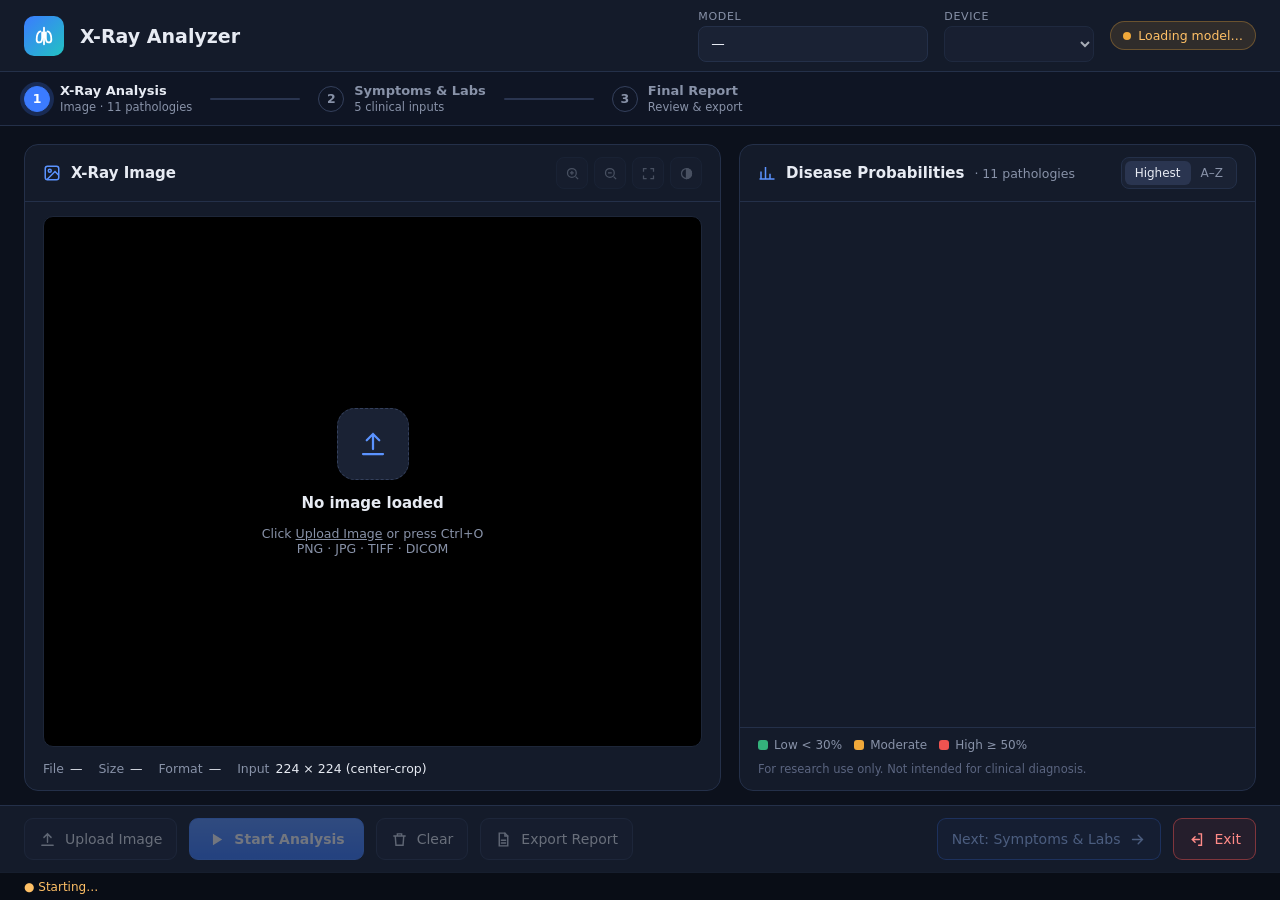
==== ui/index.html @ c6b46528 "initial" ====
<!doctype html>
<html lang="en"><head>
<meta charset="utf-8">
<title>X-Ray Analyzer</title>
<link rel="stylesheet" href="style.css">
</head><body>
<div class="win">

  <div class="header">
    <div class="logo"><svg width="22" height="22" viewBox="0 0 24 24" fill="none" stroke="#fff" stroke-width="2" stroke-linecap="round"><path d="M12 3v18M8 7c-3 1-4 5-4 9 0 2 1 3 3 3 2 0 3-2 3-5V8M16 7c3 1 4 5 4 9 0 2-1 3-3 3-2 0-3-2-3-5V8"/></svg></div>
    <div class="htitle"><b>X-Ray Analyzer</b><span>Chest radiograph pathology screening · TorchXRayVision</span></div>
    <div class="spacer"></div>
    <div class="field"><label>Model</label><div class="select" id="modelName">—</div></div>
    <div class="field"><label>Device</label><select class="select" id="device" disabled></select></div>
    <div class="chip busy" id="modelChip"><i></i><span>Loading model…</span></div>
  </div>

  <div class="stepper">
    <div class="step active"><div class="num">1</div><div class="t"><b>X-Ray Analysis</b><span>Image · 11 pathologies</span></div></div>
    <div class="step-line"></div>
    <div class="step"><div class="num">2</div><div class="t"><b>Symptoms &amp; Labs</b><span>5 clinical inputs</span></div></div>
    <div class="step-line"></div>
    <div class="step"><div class="num">3</div><div class="t"><b>Final Report</b><span>Review &amp; export</span></div></div>
  </div>

  <div class="main">
    <!-- LEFT: image panel -->
    <div class="panel left">
      <div class="ph">
        <svg width="18" height="18" viewBox="0 0 24 24" fill="none" stroke="#5b93ff" stroke-width="2"><rect x="3" y="3" width="18" height="18" rx="3"/><circle cx="9" cy="9" r="2"/><path d="M21 15l-5-5L5 21"/></svg>
        <h2>X-Ray Image</h2><span class="sub" id="viewSub"></span>
        <div class="spacer"></div>
        <div class="tools">
          <button class="tool" id="zoomIn" title="Zoom in (+)" disabled><svg width="15" height="15" viewBox="0 0 24 24" fill="none" stroke="#aab4c8" stroke-width="2"><circle cx="11" cy="11" r="7"/><path d="M21 21l-4-4M11 8v6M8 11h6"/></svg></button>
          <button class="tool" id="zoomOut" title="Zoom out (−)" disabled><svg width="15" height="15" viewBox="0 0 24 24" fill="none" stroke="#aab4c8" stroke-width="2"><circle cx="11" cy="11" r="7"/><path d="M21 21l-4-4M8 11h6"/></svg></button>
          <button class="tool" id="fit" title="Fit to window (0)" disabled><svg width="15" height="15" viewBox="0 0 24 24" fill="none" stroke="#aab4c8" stroke-width="2"><path d="M4 9V4h5M20 9V4h-5M4 15v5h5M20 15v5h-5"/></svg></button>
          <button class="tool" id="invert" title="Invert display (I) — does not affect analysis" disabled><svg width="15" height="15" viewBox="0 0 24 24" fill="none" stroke="#aab4c8" stroke-width="2"><circle cx="12" cy="12" r="8"/><path d="M12 4a8 8 0 0 1 0 16z" fill="#aab4c8"/></svg></button>
        </div>
      </div>

      <div class="viewer" id="viewer">
        <div class="empty" id="empty">
          <div class="big"><svg width="30" height="30" viewBox="0 0 24 24" fill="none" stroke="#5b93ff" stroke-width="1.8" stroke-linecap="round"><path d="M12 16V4M7 9l5-5 5 5M4 20h16"/></svg></div>
          <b>No image loaded</b>
          <span>Click <u>Upload Image</u> or press Ctrl+O<br>PNG · JPG · TIFF · DICOM</span>
        </div>
        <img id="img" alt="" hidden>
        <div class="ov" id="ovTL" style="left:14px;top:12px"></div>
        <div class="ov" id="ovTR" style="right:14px;top:12px;text-align:right"></div>
        <div class="ov" id="ovBL" style="left:14px;bottom:12px"></div>
      </div>

      <div class="metabar" id="metabar">
        <span>File<b>—</b></span><span>Size<b>—</b></span><span>Format<b>—</b></span><span>Input<b>224 × 224 (center-crop)</b></span>
      </div>
    </div>

    <!-- RIGHT: results panel -->
    <div class="panel right">
      <div class="ph">
        <svg width="18" height="18" viewBox="0 0 24 24" fill="none" stroke="#5b93ff" stroke-width="2"><path d="M4 20V10M10 20V4M16 20v-7M22 20H2"/></svg>
        <h2>Disease Probabilities</h2><span class="sub">· 11 pathologies</span>
        <div class="spacer"></div>
        <div class="seg" id="sortSeg"><button class="on" data-sort="score">Highest</button><button data-sort="name">A–Z</button></div>
      </div>

      <div id="summaryBox"></div>
      <div class="rows" id="rows"></div>

      <div class="legend">
        <span><i style="background:var(--green)"></i>Low &lt; <span id="lgMod">30</span>%</span>
        <span><i style="background:var(--amber)"></i>Moderate</span>
        <span><i style="background:var(--red)"></i>High ≥ <span id="lgHigh">50</span>%</span>
        <div class="spacer"></div><span id="timing"></span>
      </div>
      <div class="disc" id="disclaimer">For research use only. Not intended for clinical diagnosis.</div>
    </div>
  </div>

  <div class="actions">
    <button class="btn" id="btnUpload" disabled><svg width="17" height="17" viewBox="0 0 24 24" fill="none" stroke="#cfd6e4" stroke-width="2" stroke-linecap="round"><path d="M12 16V4M7 9l5-5 5 5M4 20h16"/></svg>Upload Image<span class="kbd">Ctrl+O</span></button>
    <button class="btn primary" id="btnAnalyze" disabled><svg width="17" height="17" viewBox="0 0 24 24" fill="#fff"><path d="M7 4l13 8-13 8z"/></svg>Start Analysis<span class="kbd">Ctrl+R</span></button>
    <button class="btn" id="btnClear" disabled><svg width="17" height="17" viewBox="0 0 24 24" fill="none" stroke="#cfd6e4" stroke-width="2" stroke-linecap="round"><path d="M4 7h16M9 7V4h6v3M6 7l1 13h10l1-13"/></svg>Clear</button>
    <button class="btn" id="btnExport" disabled><svg width="17" height="17" viewBox="0 0 24 24" fill="none" stroke="#cfd6e4" stroke-width="2" stroke-linecap="round"><path d="M14 3H6v18h12V7z"/><path d="M14 3v4h4M9 13h6M9 17h6"/></svg>Export Report<span class="kbd">Ctrl+S</span></button>
    <div class="spacer"></div>
    <button class="btn next" id="btnNext" disabled title="Step 2 (Symptoms &amp; Labs) is not built yet">Next: Symptoms &amp; Labs<svg width="17" height="17" viewBox="0 0 24 24" fill="none" stroke="#9fc0ff" stroke-width="2" stroke-linecap="round"><path d="M5 12h14M13 6l6 6-6 6"/></svg></button>
    <button class="btn exit" id="btnExit"><svg width="17" height="17" viewBox="0 0 24 24" fill="none" stroke="#ff8a87" stroke-width="2" stroke-linecap="round"><path d="M15 4h4v16h-4M10 8l-4 4 4 4M6 12h10"/></svg>Exit</button>
  </div>

  <div class="status"><span class="busy" id="stState">● Starting…</span><span id="stFile"></span><span id="stModel"></span><div class="spacer"></div><span id="stVersion"></span></div>
</div>
<div class="toast" id="toast"></div>
<script src="app.js"></script>
</body></html>
---- ui/style.css ----
/* X-Ray Analyzer - adapted from design/style.css for a resizable window */
:root{
  --bg:#0c111c; --panel:#141b2a; --panel2:#1a2234; --line:#243049; --text:#e7ebf3; --muted:#8892a8; --dim:#5b6580;
  --accent:#3b7bff; --accent2:#5b93ff; --green:#34b27b; --amber:#f0a83a; --red:#ef5350;
  --mono:'Cascadia Mono','Consolas','DejaVu Sans Mono',monospace;
}
*{box-sizing:border-box;margin:0;padding:0}
html,body{height:100%;overflow:hidden}
body{background:var(--bg);font-family:'Segoe UI Variable','Segoe UI','Ubuntu',system-ui,sans-serif;color:var(--text);font-size:14px;user-select:none}
button,select{font:inherit;color:inherit}
.win{height:100vh;display:flex;flex-direction:column}
.spacer{flex:1}
svg{flex:none}

/* header */
.header{height:72px;flex:none;display:flex;align-items:center;padding:0 24px;background:var(--panel);border-bottom:1px solid var(--line);gap:16px}
.logo{width:40px;height:40px;border-radius:10px;background:linear-gradient(135deg,#3b7bff,#22c3c3);display:grid;place-items:center}
.htitle b{font-size:19px;font-weight:600;display:block}.htitle span{color:var(--muted);font-size:12.5px}
.field{display:flex;flex-direction:column;gap:3px}.field label{font-size:11px;color:var(--muted);text-transform:uppercase;letter-spacing:.06em}
.select{background:var(--panel2);border:1px solid var(--line);border-radius:8px;padding:8px 12px;min-width:230px;font-size:13.5px;height:36px}
select.select{min-width:150px;cursor:pointer;outline:none;appearance:auto}
select.select:focus{border-color:var(--accent)}
.chip{display:inline-flex;align-items:center;gap:7px;padding:6px 12px;border-radius:999px;font-size:12.5px;border:1px solid;white-space:nowrap}
.chip i{width:8px;height:8px;border-radius:50%}
.chip.ok{background:rgba(52,178,123,.12);color:#5fd3a0;border-color:rgba(52,178,123,.3)}.chip.ok i{background:var(--green);box-shadow:0 0 8px var(--green)}
.chip.busy{background:rgba(240,168,58,.12);color:#ffc066;border-color:rgba(240,168,58,.3)}.chip.busy i{background:var(--amber)}
.chip.err{background:rgba(239,83,80,.12);color:#ff7b78;border-color:rgba(239,83,80,.35)}.chip.err i{background:var(--red)}

/* stepper */
.stepper{flex:none;display:flex;align-items:center;padding:11px 24px;border-bottom:1px solid var(--line);background:#0f1524}
.step{display:flex;align-items:center;gap:10px}
.step .num{width:26px;height:26px;border-radius:50%;display:grid;place-items:center;font-size:12.5px;font-weight:600;border:1.5px solid #34405c;color:var(--muted)}
.step.done .num{background:var(--green);border-color:var(--green);color:#fff}
.step.active .num{background:var(--accent);border-color:var(--accent);color:#fff;box-shadow:0 0 0 4px rgba(59,123,255,.22)}
.step .t b{display:block;font-size:13px;font-weight:600}.step .t span{font-size:11.5px;color:var(--muted)}
.step:not(.done):not(.active) .t b{color:var(--muted)}
.step-line{width:90px;height:2px;background:#2a3550;margin:0 18px;border-radius:2px}

/* panels */
.main{flex:1;min-height:0;display:flex;gap:18px;padding:18px 24px 14px}
.panel{background:var(--panel);border:1px solid var(--line);border-radius:14px;display:flex;flex-direction:column;min-height:0;min-width:0}
.left{flex:1.35}.right{flex:1}
.ph{display:flex;align-items:center;padding:12px 18px;border-bottom:1px solid var(--line);gap:10px;min-height:57px}
.ph h2{font-size:15px;font-weight:600}.ph .sub{color:var(--muted);font-size:12.5px}
.tools{display:flex;gap:6px}
.tool{width:32px;height:32px;border-radius:8px;background:var(--panel2);border:1px solid var(--line);display:grid;place-items:center;cursor:pointer}
.tool:hover:not(:disabled){border-color:#3a4a6c;background:#202a40}
.tool.on{background:rgba(59,123,255,.15);border-color:var(--accent)}
.tool:disabled{opacity:.35;cursor:default}

/* viewer */
.viewer{flex:1;min-height:0;margin:14px 18px;border-radius:10px;background:#000;position:relative;overflow:hidden;border:1px solid #1d2638;cursor:grab}
.viewer.dragging{cursor:grabbing}
.viewer.dragover{border-color:var(--accent);box-shadow:inset 0 0 0 2px var(--accent)}
.viewer img{position:absolute;left:0;top:0;transform-origin:0 0;max-width:none;image-rendering:auto;pointer-events:none}
.viewer img.inverted{filter:invert(1)}
.viewer .ov{position:absolute;font-size:11.5px;color:#9fb0cc;font-family:var(--mono);line-height:1.55;text-shadow:0 1px 2px #000;white-space:pre;pointer-events:none}
.empty{position:absolute;inset:0;display:flex;flex-direction:column;align-items:center;justify-content:center;gap:14px;color:var(--muted);text-align:center;cursor:default}
.empty .big{width:72px;height:72px;border-radius:18px;background:var(--panel2);border:1px dashed #34405c;display:grid;place-items:center}
.empty b{color:var(--text);font-size:15px;font-weight:600}
.empty span{font-size:12.5px}
.metabar{display:flex;gap:26px;padding:0 18px 14px;color:var(--muted);font-size:12.5px;white-space:nowrap;overflow:hidden}
.metabar b{color:var(--text);font-weight:500;margin-left:6px}

/* results */
.seg{display:flex;background:var(--panel2);border:1px solid var(--line);border-radius:8px;padding:3px;font-size:12px}
.seg button{padding:5px 10px;border-radius:6px;color:var(--muted);background:none;border:none;cursor:pointer}
.seg button.on{background:#2a3550;color:var(--text)}
.summary{margin:16px 18px 6px;padding:14px 16px;border-radius:10px;display:flex;gap:14px;align-items:center;border:1px solid}
.summary .ic{width:36px;height:36px;border-radius:9px;display:grid;place-items:center;flex:none}
.summary b{display:block;font-size:14px;margin-bottom:2px}.summary span{color:#c9cfdc;font-size:12.5px}
.summary.high{background:linear-gradient(90deg,rgba(239,83,80,.14),rgba(239,83,80,.03));border-color:rgba(239,83,80,.35)}.summary.high .ic{background:rgba(239,83,80,.2)}
.summary.moderate{background:linear-gradient(90deg,rgba(240,168,58,.14),rgba(240,168,58,.03));border-color:rgba(240,168,58,.35)}.summary.moderate .ic{background:rgba(240,168,58,.2)}
.summary.low{background:linear-gradient(90deg,rgba(52,178,123,.14),rgba(52,178,123,.03));border-color:rgba(52,178,123,.35)}.summary.low .ic{background:rgba(52,178,123,.2)}
.rows{padding:8px 18px 0;flex:1;min-height:0;overflow-y:auto}
.row{display:grid;grid-template-columns:minmax(110px,140px) 1fr 62px 78px;align-items:center;gap:14px;height:34px;border-bottom:1px solid rgba(36,48,73,.55)}
.row:last-child{border-bottom:none}
.row .n{font-size:13.5px;white-space:nowrap;overflow:hidden;text-overflow:ellipsis}
.bar{height:9px;border-radius:5px;background:#222c42;overflow:hidden}
.bar>i{display:block;height:100%;border-radius:5px;width:0;transition:width .6s ease}
.row .p{text-align:right;font-family:var(--mono);font-size:13px}
.tag{font-size:10.5px;padding:3px 0;border-radius:5px;text-align:center;font-weight:600;letter-spacing:.04em}
.high .bar>i{background:linear-gradient(90deg,#c43c3a,var(--red))}.row.high .tag{background:rgba(239,83,80,.16);color:#ff7b78}
.moderate .bar>i{background:linear-gradient(90deg,#c9862a,var(--amber))}.row.moderate .tag{background:rgba(240,168,58,.15);color:#ffc066}
.low .bar>i{background:linear-gradient(90deg,#258a5e,var(--green))}.row.low .tag{background:rgba(52,178,123,.13);color:#5fd3a0}
.row.pending .p,.row.pending .tag{color:var(--dim)}
.row.pending .tag{background:rgba(91,101,128,.12)}
.placeholder{margin:16px 18px 6px;padding:14px 16px;border-radius:10px;border:1px dashed #2b3753;color:var(--muted);font-size:13px;display:flex;gap:12px;align-items:center}
.spinner{width:18px;height:18px;border-radius:50%;border:2.5px solid #2b3753;border-top-color:var(--accent2);animation:spin .8s linear infinite;flex:none}
@keyframes spin{to{transform:rotate(360deg)}}
.legend{display:flex;gap:18px;padding:10px 18px;color:var(--muted);font-size:12px;align-items:center;border-top:1px solid var(--line);white-space:nowrap}
.legend i{display:inline-block;width:10px;height:10px;border-radius:3px;margin-right:6px;vertical-align:-1px}
.disc{padding:0 18px 14px;color:var(--dim);font-size:11.5px}

/* action bar */
.actions{flex:none;display:flex;align-items:center;gap:12px;padding:12px 24px;background:var(--panel);border-top:1px solid var(--line)}
.btn{display:inline-flex;align-items:center;gap:9px;height:42px;padding:0 20px;border-radius:9px;background:var(--panel2);border:1px solid #2b3753;font-size:14px;font-weight:500;cursor:pointer;white-space:nowrap}
.btn:hover:not(:disabled){border-color:#3a4a6c;background:#202a40}
.btn:disabled{opacity:.4;cursor:default}
.btn.primary{background:linear-gradient(180deg,var(--accent2),var(--accent));border-color:#4a86ff;box-shadow:0 4px 16px rgba(59,123,255,.35);font-weight:600;padding:0 26px;color:#fff}
.btn.primary:hover:not(:disabled){background:linear-gradient(180deg,#6d9fff,#4a86ff)}
.btn.primary:disabled{box-shadow:none}
.btn.exit{color:#ff8a87;border-color:rgba(239,83,80,.45);background:rgba(239,83,80,.08)}
.btn.exit:hover{background:rgba(239,83,80,.16)}
.btn.next{color:#9fc0ff;border-color:rgba(59,123,255,.55);background:rgba(59,123,255,.1)}
.kbd{font-size:11px;color:var(--dim);font-family:var(--mono);margin-left:4px}
.primary .kbd{color:#cfe0ff}

/* status bar + toast */
.status{height:28px;flex:none;display:flex;align-items:center;gap:20px;padding:0 24px;background:#090d16;color:var(--muted);font-size:12px;border-top:1px solid #161e2e;white-space:nowrap;overflow:hidden}
.status .ok{color:#5fd3a0}.status .busy{color:#ffc066}.status .err{color:#ff7b78}
.toast{position:fixed;left:50%;bottom:96px;transform:translate(-50%,20px);opacity:0;transition:.25s;background:#1d2740;border:1px solid #33425f;border-radius:10px;padding:11px 18px;font-size:13px;box-shadow:0 10px 30px rgba(0,0,0,.45);pointer-events:none;max-width:70vw}
.toast.show{opacity:1;transform:translate(-50%,0)}
.toast.err{border-color:rgba(239,83,80,.6);color:#ffb3b1}

/* narrower windows */
@media (max-width:1320px){
  .kbd,.htitle span{display:none}
  .btn{padding:0 14px}.btn.primary{padding:0 18px}
  .metabar{gap:16px}
  .legend{gap:12px}
}
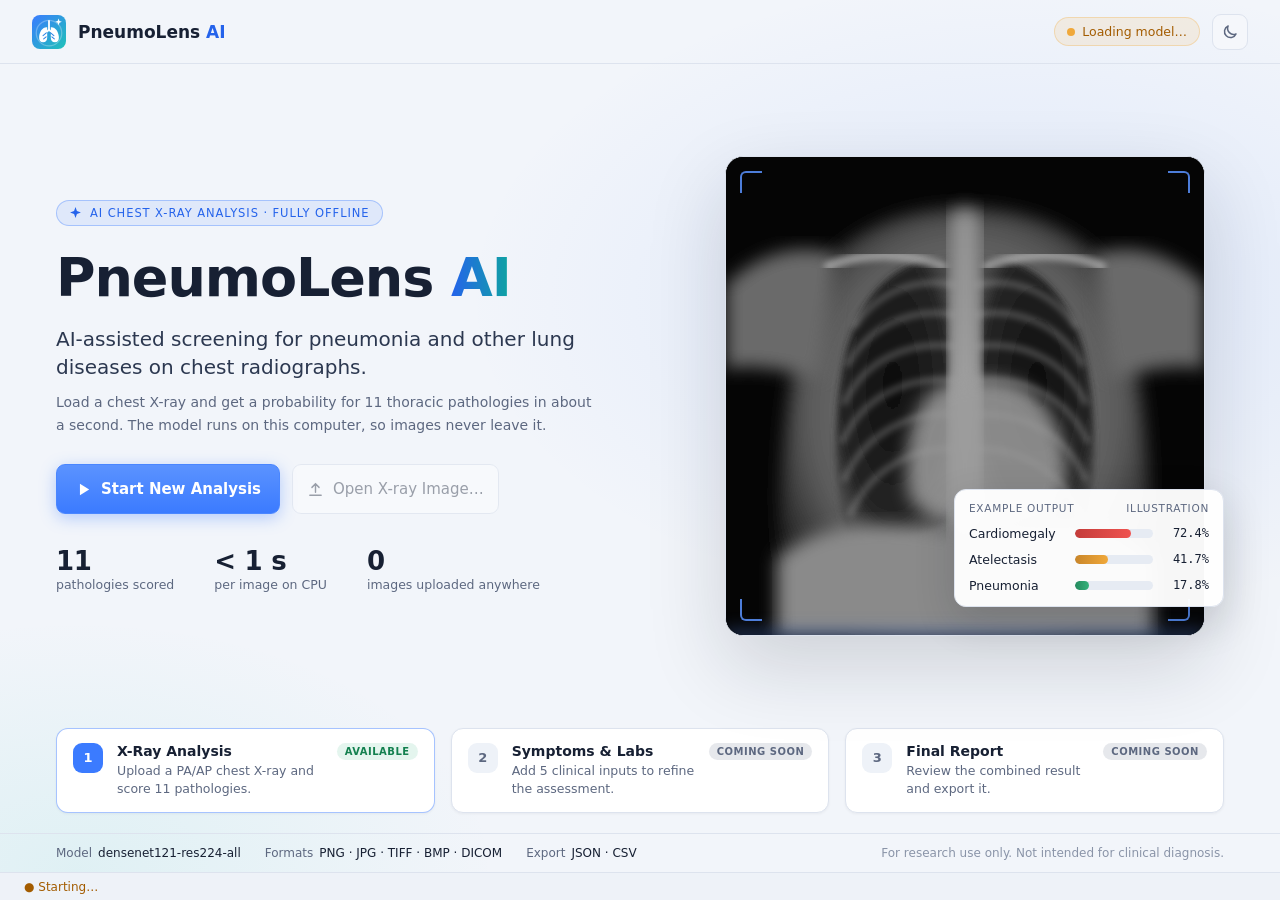
==== commit 1a9399ba: "Add PneumoLens AI branding, landing page, light theme and standalone build - Rename the app to Pneum" ====
--- a/ui/index.html
+++ b/ui/index.html
@@ -1,94 +1,198 @@
 <!doctype html>
 <html lang="en"><head>
 <meta charset="utf-8">
-<title>X-Ray Analyzer</title>
+<title>PneumoLens AI</title>
+<link rel="icon" href="logo.svg">
 <link rel="stylesheet" href="style.css">
-</head><body>
+<script>
+  // Apply the saved theme before the first paint (app.py opens index.html#theme=light|dark).
+  (function () {
+    var m = /theme=(light|dark)/.exec(location.hash);
+    var t = m ? m[1] : (matchMedia("(prefers-color-scheme: light)").matches ? "light" : "dark");
+    document.documentElement.dataset.theme = t;
+  })();
+</script>
+</head><body class="landing-on">
 <div class="win">
 
-  <div class="header">
-    <div class="logo"><svg width="22" height="22" viewBox="0 0 24 24" fill="none" stroke="#fff" stroke-width="2" stroke-linecap="round"><path d="M12 3v18M8 7c-3 1-4 5-4 9 0 2 1 3 3 3 2 0 3-2 3-5V8M16 7c3 1 4 5 4 9 0 2-1 3-3 3-2 0-3-2-3-5V8"/></svg></div>
-    <div class="htitle"><b>X-Ray Analyzer</b><span>Chest radiograph pathology screening · TorchXRayVision</span></div>
-    <div class="spacer"></div>
-    <div class="field"><label>Model</label><div class="select" id="modelName">—</div></div>
-    <div class="field"><label>Device</label><select class="select" id="device" disabled></select></div>
-    <div class="chip busy" id="modelChip"><i></i><span>Loading model…</span></div>
-  </div>
+  <!-- ============================================================ LANDING -->
+  <section class="landing" id="landing">
+    <div class="l-top">
+      <img src="logo.svg" width="34" height="34" alt="">
+      <b class="l-name">PneumoLens <em>AI</em></b>
+      <div class="spacer"></div>
+      <div class="chip busy" id="landChip"><i></i><span>Loading model…</span></div>
+      <button class="icon-btn theme-btn" title="Switch theme (Ctrl+T)"><svg class="i-sun" width="18" height="18" viewBox="0 0 24 24" fill="none" stroke="currentColor" stroke-width="2" stroke-linecap="round"><circle cx="12" cy="12" r="4"/><path d="M12 2v2M12 20v2M4.9 4.9l1.4 1.4M17.7 17.7l1.4 1.4M2 12h2M20 12h2M4.9 19.1l1.4-1.4M17.7 6.3l1.4-1.4"/></svg><svg class="i-moon" width="18" height="18" viewBox="0 0 24 24" fill="none" stroke="currentColor" stroke-width="2" stroke-linecap="round" stroke-linejoin="round"><path d="M20 14.5A8 8 0 0 1 9.5 4a8 8 0 1 0 10.5 10.5z"/></svg></button>
+    </div>
 
-  <div class="stepper">
-    <div class="step active"><div class="num">1</div><div class="t"><b>X-Ray Analysis</b><span>Image · 11 pathologies</span></div></div>
-    <div class="step-line"></div>
-    <div class="step"><div class="num">2</div><div class="t"><b>Symptoms &amp; Labs</b><span>5 clinical inputs</span></div></div>
-    <div class="step-line"></div>
-    <div class="step"><div class="num">3</div><div class="t"><b>Final Report</b><span>Review &amp; export</span></div></div>
-  </div>
-
-  <div class="main">
-    <!-- LEFT: image panel -->
-    <div class="panel left">
-      <div class="ph">
-        <svg width="18" height="18" viewBox="0 0 24 24" fill="none" stroke="#5b93ff" stroke-width="2"><rect x="3" y="3" width="18" height="18" rx="3"/><circle cx="9" cy="9" r="2"/><path d="M21 15l-5-5L5 21"/></svg>
-        <h2>X-Ray Image</h2><span class="sub" id="viewSub"></span>
-        <div class="spacer"></div>
-        <div class="tools">
-          <button class="tool" id="zoomIn" title="Zoom in (+)" disabled><svg width="15" height="15" viewBox="0 0 24 24" fill="none" stroke="#aab4c8" stroke-width="2"><circle cx="11" cy="11" r="7"/><path d="M21 21l-4-4M11 8v6M8 11h6"/></svg></button>
-          <button class="tool" id="zoomOut" title="Zoom out (−)" disabled><svg width="15" height="15" viewBox="0 0 24 24" fill="none" stroke="#aab4c8" stroke-width="2"><circle cx="11" cy="11" r="7"/><path d="M21 21l-4-4M8 11h6"/></svg></button>
-          <button class="tool" id="fit" title="Fit to window (0)" disabled><svg width="15" height="15" viewBox="0 0 24 24" fill="none" stroke="#aab4c8" stroke-width="2"><path d="M4 9V4h5M20 9V4h-5M4 15v5h5M20 15v5h-5"/></svg></button>
-          <button class="tool" id="invert" title="Invert display (I) — does not affect analysis" disabled><svg width="15" height="15" viewBox="0 0 24 24" fill="none" stroke="#aab4c8" stroke-width="2"><circle cx="12" cy="12" r="8"/><path d="M12 4a8 8 0 0 1 0 16z" fill="#aab4c8"/></svg></button>
+    <div class="l-hero">
+      <div class="l-copy">
+        <div class="eyebrow"><svg width="13" height="13" viewBox="0 0 24 24" fill="currentColor"><path d="M12 2l2.6 7.4L22 12l-7.4 2.6L12 22l-2.6-7.4L2 12l7.4-2.6z"/></svg>AI chest X-ray analysis · fully offline</div>
+        <h1>PneumoLens <span class="grad">AI</span></h1>
+        <p class="lead">AI-assisted screening for pneumonia and other lung diseases on chest radiographs.</p>
+        <p class="desc">Load a chest X-ray and get a probability for 11 thoracic pathologies in about a second.
+          The model runs on this computer, so images never leave it.</p>
+        <div class="l-cta">
+          <button class="btn primary big" id="btnStart"><svg width="17" height="17" viewBox="0 0 24 24" fill="currentColor"><path d="M7 4l13 8-13 8z"/></svg>Start New Analysis<span class="kbd">Enter</span></button>
+          <button class="btn big" id="btnLandOpen" disabled><svg width="17" height="17" viewBox="0 0 24 24" fill="none" stroke="currentColor" stroke-width="2" stroke-linecap="round"><path d="M12 16V4M7 9l5-5 5 5M4 20h16"/></svg>Open X-ray Image…<span class="kbd">Ctrl+O</span></button>
+        </div>
+        <div class="l-facts">
+          <div><b>11</b><span>pathologies scored</span></div>
+          <div><b>&lt; 1 s</b><span>per image on CPU</span></div>
+          <div><b>0</b><span>images uploaded anywhere</span></div>
         </div>
       </div>
 
-      <div class="viewer" id="viewer">
-        <div class="empty" id="empty">
-          <div class="big"><svg width="30" height="30" viewBox="0 0 24 24" fill="none" stroke="#5b93ff" stroke-width="1.8" stroke-linecap="round"><path d="M12 16V4M7 9l5-5 5 5M4 20h16"/></svg></div>
-          <b>No image loaded</b>
-          <span>Click <u>Upload Image</u> or press Ctrl+O<br>PNG · JPG · TIFF · DICOM</span>
+      <div class="l-visual">
+        <div class="xcard">
+          <svg viewBox="0 0 560 560" preserveAspectRatio="xMidYMid slice" aria-hidden="true">
+            <defs>
+              <filter id="lb4"><feGaussianBlur stdDeviation="4"/></filter>
+              <filter id="lb10"><feGaussianBlur stdDeviation="10"/></filter>
+              <radialGradient id="lbody" cx="50%" cy="48%" r="60%"><stop offset="0" stop-color="#8d8d8d"/><stop offset=".7" stop-color="#5a5a5a"/><stop offset="1" stop-color="#151515"/></radialGradient>
+              <radialGradient id="llung" cx="50%" cy="45%" r="60%"><stop offset="0" stop-color="#0d0d0d"/><stop offset=".8" stop-color="#262626"/><stop offset="1" stop-color="#4a4a4a"/></radialGradient>
+            </defs>
+            <rect width="560" height="560" fill="#050505"/>
+            <path d="M60 560 C60 380 70 200 120 120 C170 70 230 60 280 60 C330 60 390 70 440 120 C490 200 500 380 500 560Z" fill="url(#lbody)" filter="url(#lb10)"/>
+            <path d="M0 150 C40 110 90 100 130 115 L110 260 C70 250 20 240 0 250Z" fill="#6a6a6a" filter="url(#lb10)"/>
+            <path d="M560 150 C520 110 470 100 430 115 L450 260 C490 250 540 240 560 250Z" fill="#6a6a6a" filter="url(#lb10)"/>
+            <path d="M262 120 C210 115 160 150 140 230 C125 300 125 380 140 440 C175 455 225 450 262 425Z" fill="url(#llung)" filter="url(#lb4)"/>
+            <path d="M298 120 C350 115 400 150 420 230 C435 300 435 380 420 440 C385 455 335 450 298 425Z" fill="url(#llung)" filter="url(#lb4)"/>
+            <g fill="none" stroke="#bdbdbd" stroke-width="7" opacity=".32" filter="url(#lb4)">
+              <path d="M268 150 C220 140 175 160 150 200"/><path d="M268 185 C215 175 165 200 142 245"/><path d="M268 222 C212 214 160 240 138 290"/><path d="M268 262 C212 255 158 282 136 335"/><path d="M268 302 C215 297 160 325 138 380"/><path d="M268 342 C220 340 168 365 145 420"/>
+              <path d="M292 150 C340 140 385 160 410 200"/><path d="M292 185 C345 175 395 200 418 245"/><path d="M292 222 C348 214 400 240 422 290"/><path d="M292 262 C348 255 402 282 424 335"/><path d="M292 302 C345 297 400 325 422 380"/><path d="M292 342 C340 340 392 365 415 420"/>
+            </g>
+            <g fill="none" stroke="#d6d6d6" stroke-width="11" stroke-linecap="round" opacity=".55" filter="url(#lb4)"><path d="M255 128 C210 112 165 110 120 128"/><path d="M305 128 C350 112 395 110 440 128"/></g>
+            <rect x="262" y="60" width="36" height="420" rx="14" fill="#a8a8a8" opacity=".75" filter="url(#lb10)"/>
+            <path d="M250 270 C220 285 205 340 215 400 C240 435 330 440 385 418 C410 380 400 300 350 270 C320 255 280 258 250 270Z" fill="#9c9c9c" opacity=".85" filter="url(#lb10)"/>
+            <path d="M60 470 C120 420 200 430 262 440 L298 440 C360 425 440 420 500 470 L500 560 L60 560Z" fill="#8a8a8a" filter="url(#lb10)"/>
+          </svg>
+          <div class="scan"></div>
+          <div class="corner tl"></div><div class="corner tr"></div><div class="corner bl"></div><div class="corner br"></div>
         </div>
-        <img id="img" alt="" hidden>
-        <div class="ov" id="ovTL" style="left:14px;top:12px"></div>
-        <div class="ov" id="ovTR" style="right:14px;top:12px;text-align:right"></div>
-        <div class="ov" id="ovBL" style="left:14px;bottom:12px"></div>
-      </div>
-
-      <div class="metabar" id="metabar">
-        <span>File<b>—</b></span><span>Size<b>—</b></span><span>Format<b>—</b></span><span>Input<b>224 × 224 (center-crop)</b></span>
+        <div class="float">
+          <div class="ft"><span>Example output</span><div class="spacer"></div><span>illustration</span></div>
+          <div class="r high"><span>Cardiomegaly</span><div class="bar"><i style="width:72%"></i></div><span class="p">72.4%</span></div>
+          <div class="r moderate"><span>Atelectasis</span><div class="bar"><i style="width:42%"></i></div><span class="p">41.7%</span></div>
+          <div class="r low"><span>Pneumonia</span><div class="bar"><i style="width:18%"></i></div><span class="p">17.8%</span></div>
+        </div>
       </div>
     </div>
 
-    <!-- RIGHT: results panel -->
-    <div class="panel right">
-      <div class="ph">
-        <svg width="18" height="18" viewBox="0 0 24 24" fill="none" stroke="#5b93ff" stroke-width="2"><path d="M4 20V10M10 20V4M16 20v-7M22 20H2"/></svg>
-        <h2>Disease Probabilities</h2><span class="sub">· 11 pathologies</span>
-        <div class="spacer"></div>
-        <div class="seg" id="sortSeg"><button class="on" data-sort="score">Highest</button><button data-sort="name">A–Z</button></div>
+    <div class="l-steps">
+      <div class="lstep on"><div class="n">1</div><div><b>X-Ray Analysis</b><p>Upload a PA/AP chest X-ray and score 11 pathologies.</p></div><span class="pill ok">AVAILABLE</span></div>
+      <div class="lstep"><div class="n">2</div><div><b>Symptoms &amp; Labs</b><p>Add 5 clinical inputs to refine the assessment.</p></div><span class="pill soon">COMING SOON</span></div>
+      <div class="lstep"><div class="n">3</div><div><b>Final Report</b><p>Review the combined result and export it.</p></div><span class="pill soon">COMING SOON</span></div>
+    </div>
+
+    <div class="l-foot">
+      <span>Model<b id="landModel">densenet121-res224-all</b></span>
+      <span>Formats<b>PNG · JPG · TIFF · BMP · DICOM</b></span>
+      <span>Export<b>JSON · CSV</b></span>
+      <div class="spacer"></div>
+      <span class="l-disc">For research use only. Not intended for clinical diagnosis.</span>
+    </div>
+  </section>
+
+  <!-- ============================================================ WORKSPACE (step 1) -->
+  <div class="workspace" id="workspace">
+    <div class="header">
+      <button class="brand" id="btnHome" title="Back to the start page"><img class="logo" src="logo.svg" width="40" height="40" alt=""><div class="htitle"><b>PneumoLens AI</b><span>Chest X-ray pathology screening · TorchXRayVision</span></div></button>
+      <div class="spacer"></div>
+      <div class="field"><label>Model</label><div class="select" id="modelName">—</div></div>
+      <div class="field"><label>Device</label><select class="select" id="device" disabled></select></div>
+      <div class="chip busy" id="modelChip"><i></i><span>Loading model…</span></div>
+      <button class="icon-btn theme-btn" title="Switch theme (Ctrl+T)"><svg class="i-sun" width="18" height="18" viewBox="0 0 24 24" fill="none" stroke="currentColor" stroke-width="2" stroke-linecap="round"><circle cx="12" cy="12" r="4"/><path d="M12 2v2M12 20v2M4.9 4.9l1.4 1.4M17.7 17.7l1.4 1.4M2 12h2M20 12h2M4.9 19.1l1.4-1.4M17.7 6.3l1.4-1.4"/></svg><svg class="i-moon" width="18" height="18" viewBox="0 0 24 24" fill="none" stroke="currentColor" stroke-width="2" stroke-linecap="round" stroke-linejoin="round"><path d="M20 14.5A8 8 0 0 1 9.5 4a8 8 0 1 0 10.5 10.5z"/></svg></button>
+    </div>
+
+    <div class="stepper">
+      <div class="step active"><div class="num">1</div><div class="t"><b>X-Ray Analysis</b><span>Image · 11 pathologies</span></div></div>
+      <div class="step-line"></div>
+      <div class="step"><div class="num">2</div><div class="t"><b>Symptoms &amp; Labs</b><span>5 clinical inputs</span></div></div>
+      <div class="step-line"></div>
+      <div class="step"><div class="num">3</div><div class="t"><b>Final Report</b><span>Review &amp; export</span></div></div>
+    </div>
+
+    <div class="main">
+      <!-- LEFT: image panel -->
+      <div class="panel left">
+        <div class="ph">
+          <svg width="18" height="18" viewBox="0 0 24 24" fill="none" stroke="currentColor" stroke-width="2"><rect x="3" y="3" width="18" height="18" rx="3"/><circle cx="9" cy="9" r="2"/><path d="M21 15l-5-5L5 21"/></svg>
+          <h2>X-Ray Image</h2><span class="sub" id="viewSub"></span>
+          <div class="spacer"></div>
+          <div class="tools">
+            <button class="tool" id="zoomIn" title="Zoom in (+)" disabled><svg width="15" height="15" viewBox="0 0 24 24" fill="none" stroke="currentColor" stroke-width="2"><circle cx="11" cy="11" r="7"/><path d="M21 21l-4-4M11 8v6M8 11h6"/></svg></button>
+            <button class="tool" id="zoomOut" title="Zoom out (−)" disabled><svg width="15" height="15" viewBox="0 0 24 24" fill="none" stroke="currentColor" stroke-width="2"><circle cx="11" cy="11" r="7"/><path d="M21 21l-4-4M8 11h6"/></svg></button>
+            <button class="tool" id="fit" title="Fit to window (0)" disabled><svg width="15" height="15" viewBox="0 0 24 24" fill="none" stroke="currentColor" stroke-width="2"><path d="M4 9V4h5M20 9V4h-5M4 15v5h5M20 15v5h-5"/></svg></button>
+            <button class="tool" id="invert" title="Invert display (I) — does not affect analysis" disabled><svg width="15" height="15" viewBox="0 0 24 24" fill="none" stroke="currentColor" stroke-width="2"><circle cx="12" cy="12" r="8"/><path d="M12 4a8 8 0 0 1 0 16z" fill="currentColor"/></svg></button>
+          </div>
+        </div>
+
+        <div class="viewer" id="viewer">
+          <div class="empty" id="empty" role="button" tabindex="0" title="Click to upload a chest X-ray">
+            <div class="big"><svg width="30" height="30" viewBox="0 0 24 24" fill="none" stroke="currentColor" stroke-width="1.8" stroke-linecap="round"><path d="M12 16V4M7 9l5-5 5 5M4 20h16"/></svg></div>
+            <b>No image loaded</b>
+            <span>Click here, <u>Upload Image</u> or press Ctrl+O<br>PNG · JPG · TIFF · DICOM</span>
+          </div>
+          <img id="img" alt="" hidden>
+          <div class="ov" id="ovTL" style="left:14px;top:12px"></div>
+          <div class="ov" id="ovTR" style="right:14px;top:12px;text-align:right"></div>
+          <div class="ov" id="ovBL" style="left:14px;bottom:12px"></div>
+        </div>
+
+        <div class="metabar" id="metabar">
+          <span>File<b>—</b></span><span>Size<b>—</b></span><span>Format<b>—</b></span><span>Input<b>224 × 224 (center-crop)</b></span>
+        </div>
       </div>
 
-      <div id="summaryBox"></div>
-      <div class="rows" id="rows"></div>
+      <!-- RIGHT: results panel -->
+      <div class="panel right">
+        <div class="ph">
+          <svg width="18" height="18" viewBox="0 0 24 24" fill="none" stroke="currentColor" stroke-width="2"><path d="M4 20V10M10 20V4M16 20v-7M22 20H2"/></svg>
+          <h2>Disease Probabilities</h2><span class="sub">· 11 pathologies</span>
+          <div class="spacer"></div>
+          <div class="seg" id="sortSeg"><button class="on" data-sort="score">Highest</button><button data-sort="name">A–Z</button></div>
+        </div>
 
-      <div class="legend">
-        <span><i style="background:var(--green)"></i>Low &lt; <span id="lgMod">30</span>%</span>
-        <span><i style="background:var(--amber)"></i>Moderate</span>
-        <span><i style="background:var(--red)"></i>High ≥ <span id="lgHigh">50</span>%</span>
-        <div class="spacer"></div><span id="timing"></span>
+        <div id="summaryBox"></div>
+        <div class="rows" id="rows"></div>
+
+        <div class="legend">
+          <span><i style="background:var(--green)"></i>Low &lt; <span id="lgMod">30</span>%</span>
+          <span><i style="background:var(--amber)"></i>Moderate</span>
+          <span><i style="background:var(--red)"></i>High ≥ <span id="lgHigh">50</span>%</span>
+          <div class="spacer"></div><span id="timing"></span>
+        </div>
+        <div class="disc" id="disclaimer">For research use only. Not intended for clinical diagnosis.</div>
       </div>
-      <div class="disc" id="disclaimer">For research use only. Not intended for clinical diagnosis.</div>
     </div>
-  </div>
 
-  <div class="actions">
-    <button class="btn" id="btnUpload" disabled><svg width="17" height="17" viewBox="0 0 24 24" fill="none" stroke="#cfd6e4" stroke-width="2" stroke-linecap="round"><path d="M12 16V4M7 9l5-5 5 5M4 20h16"/></svg>Upload Image<span class="kbd">Ctrl+O</span></button>
-    <button class="btn primary" id="btnAnalyze" disabled><svg width="17" height="17" viewBox="0 0 24 24" fill="#fff"><path d="M7 4l13 8-13 8z"/></svg>Start Analysis<span class="kbd">Ctrl+R</span></button>
-    <button class="btn" id="btnClear" disabled><svg width="17" height="17" viewBox="0 0 24 24" fill="none" stroke="#cfd6e4" stroke-width="2" stroke-linecap="round"><path d="M4 7h16M9 7V4h6v3M6 7l1 13h10l1-13"/></svg>Clear</button>
-    <button class="btn" id="btnExport" disabled><svg width="17" height="17" viewBox="0 0 24 24" fill="none" stroke="#cfd6e4" stroke-width="2" stroke-linecap="round"><path d="M14 3H6v18h12V7z"/><path d="M14 3v4h4M9 13h6M9 17h6"/></svg>Export Report<span class="kbd">Ctrl+S</span></button>
-    <div class="spacer"></div>
-    <button class="btn next" id="btnNext" disabled title="Step 2 (Symptoms &amp; Labs) is not built yet">Next: Symptoms &amp; Labs<svg width="17" height="17" viewBox="0 0 24 24" fill="none" stroke="#9fc0ff" stroke-width="2" stroke-linecap="round"><path d="M5 12h14M13 6l6 6-6 6"/></svg></button>
-    <button class="btn exit" id="btnExit"><svg width="17" height="17" viewBox="0 0 24 24" fill="none" stroke="#ff8a87" stroke-width="2" stroke-linecap="round"><path d="M15 4h4v16h-4M10 8l-4 4 4 4M6 12h10"/></svg>Exit</button>
+    <div class="actions">
+      <button class="btn" id="btnUpload" disabled><svg width="17" height="17" viewBox="0 0 24 24" fill="none" stroke="currentColor" stroke-width="2" stroke-linecap="round"><path d="M12 16V4M7 9l5-5 5 5M4 20h16"/></svg>Upload Image<span class="kbd">Ctrl+O</span></button>
+      <button class="btn primary" id="btnAnalyze" disabled><svg width="17" height="17" viewBox="0 0 24 24" fill="currentColor"><path d="M7 4l13 8-13 8z"/></svg>Start Analysis<span class="kbd">Ctrl+R</span></button>
+      <button class="btn" id="btnClear" disabled><svg width="17" height="17" viewBox="0 0 24 24" fill="none" stroke="currentColor" stroke-width="2" stroke-linecap="round"><path d="M4 7h16M9 7V4h6v3M6 7l1 13h10l1-13"/></svg>Clear</button>
+      <button class="btn" id="btnExport" disabled><svg width="17" height="17" viewBox="0 0 24 24" fill="none" stroke="currentColor" stroke-width="2" stroke-linecap="round"><path d="M14 3H6v18h12V7z"/><path d="M14 3v4h4M9 13h6M9 17h6"/></svg>Export Report<span class="kbd">Ctrl+S</span></button>
+      <div class="spacer"></div>
+      <button class="btn next" id="btnNext" disabled title="Step 2 (Symptoms &amp; Labs) is not built yet">Next: Symptoms &amp; Labs<svg width="17" height="17" viewBox="0 0 24 24" fill="none" stroke="currentColor" stroke-width="2" stroke-linecap="round"><path d="M5 12h14M13 6l6 6-6 6"/></svg></button>
+      <button class="btn exit" id="btnExit"><svg width="17" height="17" viewBox="0 0 24 24" fill="none" stroke="currentColor" stroke-width="2" stroke-linecap="round"><path d="M15 4h4v16h-4M10 8l-4 4 4 4M6 12h10"/></svg>Exit</button>
+    </div>
   </div>
 
   <div class="status"><span class="busy" id="stState">● Starting…</span><span id="stFile"></span><span id="stModel"></span><div class="spacer"></div><span id="stVersion"></span></div>
 </div>
 <div class="toast" id="toast"></div>
+
+<!-- exit confirmation -->
+<div class="modal-bg" id="exitModal" hidden>
+  <div class="modal" role="dialog" aria-modal="true" aria-labelledby="exitTitle">
+    <div class="m-ic"><svg width="22" height="22" viewBox="0 0 24 24" fill="none" stroke="currentColor" stroke-width="2" stroke-linecap="round"><path d="M15 4h4v16h-4M10 8l-4 4 4 4M6 12h10"/></svg></div>
+    <h3 id="exitTitle">Exit PneumoLens AI?</h3>
+    <p id="exitText">Are you sure you want to close the application?</p>
+    <div class="m-actions">
+      <button class="btn" id="exitCancel">Cancel<span class="kbd">Esc</span></button>
+      <button class="btn danger" id="exitConfirm">Exit<span class="kbd">Enter</span></button>
+    </div>
+  </div>
+</div>
 <script src="app.js"></script>
 </body></html>
--- a/ui/style.css
+++ b/ui/style.css
@@ -1,10 +1,42 @@
-/* X-Ray Analyzer - adapted from design/style.css for a resizable window */
+/* PneumoLens AI - adapted from design/style.css for a resizable window.
+   Two themes: dark (default) and light (<html data-theme="light">). Every color is a token below,
+   so components never hard-code theme colors. The X-ray image itself always sits on black. */
 :root{
-  --bg:#0c111c; --panel:#141b2a; --panel2:#1a2234; --line:#243049; --text:#e7ebf3; --muted:#8892a8; --dim:#5b6580;
-  --accent:#3b7bff; --accent2:#5b93ff; --green:#34b27b; --amber:#f0a83a; --red:#ef5350;
+  color-scheme:dark;
+  --bg:#0c111c; --panel:#141b2a; --panel2:#1a2234; --line:#243049; --line2:#2b3753;
+  --hover-bg:#202a40; --hover-line:#3a4a6c;
+  --text:#e7ebf3; --text-strong:#ffffff; --muted:#8892a8; --dim:#5b6580; --icon:#aab4c8;
+  --accent:#3b7bff; --accent2:#5b93ff; --accent-text:#5b93ff;
+  --green:#34b27b; --amber:#f0a83a; --red:#ef5350;
+  --green-t:#5fd3a0; --amber-t:#ffc066; --red-t:#ff7b78; --exit-t:#ff8a87; --next-t:#9fc0ff;
+  --stepper-bg:#0f1524; --status-bg:#090d16; --status-line:#161e2e;
+  --num-line:#34405c; --step-line:#2a3550; --track:#222c42; --row-line:rgba(36,48,73,.55);
+  --seg-on:#2a3550; --seg-shadow:none; --sum-text:#c9cfdc; --dashed:#2b3753;
+  --viewer-empty:#000; --viewer-line:#1d2638;
+  --shadow-lg:rgba(0,0,0,.5); --shadow-md:rgba(0,0,0,.45); --scrim:rgba(5,8,14,.62);
+  --glow1:rgba(59,123,255,.16); --glow2:rgba(31,194,184,.09); --top-line:rgba(36,48,73,.6);
+  --eyebrow-t:#9fc0ff; --lead:#cfd6e4; --card-bg:rgba(20,27,42,.85); --float-bg:rgba(20,27,42,.94); --num-bg:#1f2940;
+  --tint:.14;
   --mono:'Cascadia Mono','Consolas','DejaVu Sans Mono',monospace;
 }
+:root[data-theme="light"]{
+  color-scheme:light;
+  --bg:#f2f5fa; --panel:#ffffff; --panel2:#f5f7fb; --line:#dde3ee; --line2:#cfd7e5;
+  --hover-bg:#eef2f9; --hover-line:#b6c2d8;
+  --text:#172033; --text-strong:#0b1220; --muted:#5d6880; --dim:#8a94a8; --icon:#5d6880;
+  --accent:#3b7bff; --accent2:#5b93ff; --accent-text:#2563eb;
+  --green-t:#13804f; --amber-t:#a35c00; --red-t:#c62f2c; --exit-t:#cc3330; --next-t:#2563eb;
+  --stepper-bg:#f8fafd; --status-bg:#eef2f8; --status-line:#dde3ee;
+  --num-line:#c3cddd; --step-line:#d6dde9; --track:#e6ebf3; --row-line:#edf0f6;
+  --seg-on:#ffffff; --seg-shadow:0 1px 3px rgba(16,24,40,.14); --sum-text:#3d4860; --dashed:#c6cfdf;
+  --viewer-empty:#f7f9fc; --viewer-line:#dde3ee;
+  --shadow-lg:rgba(16,24,40,.16); --shadow-md:rgba(16,24,40,.12); --scrim:rgba(15,23,42,.38);
+  --glow1:rgba(59,123,255,.11); --glow2:rgba(31,194,184,.09); --top-line:#dde3ee;
+  --eyebrow-t:#2563eb; --lead:#2c3850; --card-bg:#ffffff; --float-bg:rgba(255,255,255,.97); --num-bg:#eef2f8;
+  --tint:.10;
+}
 *{box-sizing:border-box;margin:0;padding:0}
+[hidden]{display:none !important}   /* classes like .empty{display:flex} must not override the hidden attribute */
 html,body{height:100%;overflow:hidden}
 body{background:var(--bg);font-family:'Segoe UI Variable','Segoe UI','Ubuntu',system-ui,sans-serif;color:var(--text);font-size:14px;user-select:none}
 button,select{font:inherit;color:inherit}
@@ -14,7 +46,10 @@
 
 /* header */
 .header{height:72px;flex:none;display:flex;align-items:center;padding:0 24px;background:var(--panel);border-bottom:1px solid var(--line);gap:16px}
-.logo{width:40px;height:40px;border-radius:10px;background:linear-gradient(135deg,#3b7bff,#22c3c3);display:grid;place-items:center}
+.brand{display:flex;align-items:center;gap:16px;background:none;border:none;padding:0;text-align:left;cursor:pointer;border-radius:10px}
+.brand:hover .htitle b{color:var(--text-strong)}
+.brand:focus-visible{outline:2px solid var(--accent);outline-offset:4px}
+.logo{width:40px;height:40px;display:block;flex:none}
 .htitle b{font-size:19px;font-weight:600;display:block}.htitle span{color:var(--muted);font-size:12.5px}
 .field{display:flex;flex-direction:column;gap:3px}.field label{font-size:11px;color:var(--muted);text-transform:uppercase;letter-spacing:.06em}
 .select{background:var(--panel2);border:1px solid var(--line);border-radius:8px;padding:8px 12px;min-width:230px;font-size:13.5px;height:36px}
@@ -22,71 +57,90 @@
 select.select:focus{border-color:var(--accent)}
 .chip{display:inline-flex;align-items:center;gap:7px;padding:6px 12px;border-radius:999px;font-size:12.5px;border:1px solid;white-space:nowrap}
 .chip i{width:8px;height:8px;border-radius:50%}
-.chip.ok{background:rgba(52,178,123,.12);color:#5fd3a0;border-color:rgba(52,178,123,.3)}.chip.ok i{background:var(--green);box-shadow:0 0 8px var(--green)}
-.chip.busy{background:rgba(240,168,58,.12);color:#ffc066;border-color:rgba(240,168,58,.3)}.chip.busy i{background:var(--amber)}
-.chip.err{background:rgba(239,83,80,.12);color:#ff7b78;border-color:rgba(239,83,80,.35)}.chip.err i{background:var(--red)}
+.chip.ok{background:rgba(52,178,123,.12);color:var(--green-t);border-color:rgba(52,178,123,.3)}.chip.ok i{background:var(--green);box-shadow:0 0 8px var(--green)}
+.chip.busy{background:rgba(240,168,58,.12);color:var(--amber-t);border-color:rgba(240,168,58,.3)}.chip.busy i{background:var(--amber)}
+.chip.err{background:rgba(239,83,80,.12);color:var(--red-t);border-color:rgba(239,83,80,.35)}.chip.err i{background:var(--red)}
+
+/* theme switch (sun in dark theme = "go light", moon in light theme = "go dark") */
+.icon-btn{width:36px;height:36px;flex:none;border-radius:9px;background:var(--panel2);border:1px solid var(--line);display:grid;place-items:center;color:var(--icon);cursor:pointer}
+.icon-btn:hover{border-color:var(--hover-line);background:var(--hover-bg);color:var(--text)}
+.icon-btn:focus-visible{outline:2px solid var(--accent);outline-offset:2px}
+.icon-btn .i-moon,:root[data-theme="light"] .icon-btn .i-sun{display:none}
+:root[data-theme="light"] .icon-btn .i-moon{display:block}
 
 /* stepper */
-.stepper{flex:none;display:flex;align-items:center;padding:11px 24px;border-bottom:1px solid var(--line);background:#0f1524}
+.stepper{flex:none;display:flex;align-items:center;padding:11px 24px;border-bottom:1px solid var(--line);background:var(--stepper-bg)}
 .step{display:flex;align-items:center;gap:10px}
-.step .num{width:26px;height:26px;border-radius:50%;display:grid;place-items:center;font-size:12.5px;font-weight:600;border:1.5px solid #34405c;color:var(--muted)}
+.step .num{width:26px;height:26px;border-radius:50%;display:grid;place-items:center;font-size:12.5px;font-weight:600;border:1.5px solid var(--num-line);color:var(--muted)}
 .step.done .num{background:var(--green);border-color:var(--green);color:#fff}
 .step.active .num{background:var(--accent);border-color:var(--accent);color:#fff;box-shadow:0 0 0 4px rgba(59,123,255,.22)}
 .step .t b{display:block;font-size:13px;font-weight:600}.step .t span{font-size:11.5px;color:var(--muted)}
 .step:not(.done):not(.active) .t b{color:var(--muted)}
-.step-line{width:90px;height:2px;background:#2a3550;margin:0 18px;border-radius:2px}
+.step-line{width:90px;height:2px;background:var(--step-line);margin:0 18px;border-radius:2px}
 
 /* panels */
 .main{flex:1;min-height:0;display:flex;gap:18px;padding:18px 24px 14px}
 .panel{background:var(--panel);border:1px solid var(--line);border-radius:14px;display:flex;flex-direction:column;min-height:0;min-width:0}
-.left{flex:1.35}.right{flex:1}
+:root[data-theme="light"] .panel{box-shadow:0 1px 3px rgba(16,24,40,.05)}
+.left{flex:1.35}.right{flex:1;min-width:490px}
 .ph{display:flex;align-items:center;padding:12px 18px;border-bottom:1px solid var(--line);gap:10px;min-height:57px}
+.ph>svg{color:var(--accent-text)}
 .ph h2{font-size:15px;font-weight:600}.ph .sub{color:var(--muted);font-size:12.5px}
 .tools{display:flex;gap:6px}
-.tool{width:32px;height:32px;border-radius:8px;background:var(--panel2);border:1px solid var(--line);display:grid;place-items:center;cursor:pointer}
-.tool:hover:not(:disabled){border-color:#3a4a6c;background:#202a40}
-.tool.on{background:rgba(59,123,255,.15);border-color:var(--accent)}
+.tool{width:32px;height:32px;border-radius:8px;background:var(--panel2);border:1px solid var(--line);display:grid;place-items:center;cursor:pointer;color:var(--icon)}
+.tool:hover:not(:disabled){border-color:var(--hover-line);background:var(--hover-bg)}
+.tool.on{background:rgba(59,123,255,.15);border-color:var(--accent);color:var(--accent-text)}
 .tool:disabled{opacity:.35;cursor:default}
 
-/* viewer */
-.viewer{flex:1;min-height:0;margin:14px 18px;border-radius:10px;background:#000;position:relative;overflow:hidden;border:1px solid #1d2638;cursor:grab}
+/* viewer: black behind the X-ray in both themes; the empty state follows the theme */
+.viewer{flex:1;min-height:0;margin:14px 18px;border-radius:10px;background:var(--viewer-empty);position:relative;overflow:hidden;border:1px solid var(--viewer-line);cursor:grab}
+.viewer.has-img{background:#000;border-color:#1d2638}
+:root[data-theme="light"] .viewer:not(.has-img){border:1.5px dashed var(--dashed)}
 .viewer.dragging{cursor:grabbing}
 .viewer.dragover{border-color:var(--accent);box-shadow:inset 0 0 0 2px var(--accent)}
 .viewer img{position:absolute;left:0;top:0;transform-origin:0 0;max-width:none;image-rendering:auto;pointer-events:none}
 .viewer img.inverted{filter:invert(1)}
 .viewer .ov{position:absolute;font-size:11.5px;color:#9fb0cc;font-family:var(--mono);line-height:1.55;text-shadow:0 1px 2px #000;white-space:pre;pointer-events:none}
-.empty{position:absolute;inset:0;display:flex;flex-direction:column;align-items:center;justify-content:center;gap:14px;color:var(--muted);text-align:center;cursor:default}
-.empty .big{width:72px;height:72px;border-radius:18px;background:var(--panel2);border:1px dashed #34405c;display:grid;place-items:center}
+.empty{position:absolute;inset:0;display:flex;flex-direction:column;align-items:center;justify-content:center;gap:14px;color:var(--muted);text-align:center;cursor:pointer;outline:none;transition:background .15s}
+.empty .big{width:72px;height:72px;border-radius:18px;background:var(--panel2);border:1px dashed var(--num-line);display:grid;place-items:center;color:var(--accent-text);transition:border-color .15s,background .15s}
+:root[data-theme="light"] .empty .big{background:#fff}
+.empty:hover,.empty:focus-visible{background:rgba(59,123,255,.05)}
+.empty:hover .big,.empty:focus-visible .big{border-color:var(--accent);background:rgba(59,123,255,.12)}
+.empty.disabled{cursor:default;background:none}
+.empty.disabled .big{border-color:var(--num-line);background:var(--panel2)}
 .empty b{color:var(--text);font-size:15px;font-weight:600}
 .empty span{font-size:12.5px}
 .metabar{display:flex;gap:26px;padding:0 18px 14px;color:var(--muted);font-size:12.5px;white-space:nowrap;overflow:hidden}
 .metabar b{color:var(--text);font-weight:500;margin-left:6px}
+.metabar span{flex:none}
+.metabar span:first-child{flex:0 1 auto;min-width:60px;overflow:hidden;text-overflow:ellipsis}   /* long file names get "…" */
 
 /* results */
 .seg{display:flex;background:var(--panel2);border:1px solid var(--line);border-radius:8px;padding:3px;font-size:12px}
 .seg button{padding:5px 10px;border-radius:6px;color:var(--muted);background:none;border:none;cursor:pointer}
-.seg button.on{background:#2a3550;color:var(--text)}
+.seg button.on{background:var(--seg-on);color:var(--text);box-shadow:var(--seg-shadow)}
 .summary{margin:16px 18px 6px;padding:14px 16px;border-radius:10px;display:flex;gap:14px;align-items:center;border:1px solid}
 .summary .ic{width:36px;height:36px;border-radius:9px;display:grid;place-items:center;flex:none}
-.summary b{display:block;font-size:14px;margin-bottom:2px}.summary span{color:#c9cfdc;font-size:12.5px}
-.summary.high{background:linear-gradient(90deg,rgba(239,83,80,.14),rgba(239,83,80,.03));border-color:rgba(239,83,80,.35)}.summary.high .ic{background:rgba(239,83,80,.2)}
-.summary.moderate{background:linear-gradient(90deg,rgba(240,168,58,.14),rgba(240,168,58,.03));border-color:rgba(240,168,58,.35)}.summary.moderate .ic{background:rgba(240,168,58,.2)}
-.summary.low{background:linear-gradient(90deg,rgba(52,178,123,.14),rgba(52,178,123,.03));border-color:rgba(52,178,123,.35)}.summary.low .ic{background:rgba(52,178,123,.2)}
+.summary b{display:block;font-size:14px;margin-bottom:2px}
+.summary span{color:var(--sum-text);font-size:12.5px;display:-webkit-box;-webkit-box-orient:vertical;-webkit-line-clamp:2;overflow:hidden}  /* max 2 lines, full text on hover */
+.summary.high{background:linear-gradient(90deg,rgba(239,83,80,var(--tint)),rgba(239,83,80,.03));border-color:rgba(239,83,80,.35)}.summary.high .ic{background:rgba(239,83,80,.2);color:var(--red-t)}
+.summary.moderate{background:linear-gradient(90deg,rgba(240,168,58,var(--tint)),rgba(240,168,58,.03));border-color:rgba(240,168,58,.35)}.summary.moderate .ic{background:rgba(240,168,58,.2);color:var(--amber-t)}
+.summary.low{background:linear-gradient(90deg,rgba(52,178,123,var(--tint)),rgba(52,178,123,.03));border-color:rgba(52,178,123,.35)}.summary.low .ic{background:rgba(52,178,123,.2);color:var(--green-t)}
 .rows{padding:8px 18px 0;flex:1;min-height:0;overflow-y:auto}
-.row{display:grid;grid-template-columns:minmax(110px,140px) 1fr 62px 78px;align-items:center;gap:14px;height:34px;border-bottom:1px solid rgba(36,48,73,.55)}
+.row{display:grid;grid-template-columns:minmax(110px,140px) 1fr 62px 78px;align-items:center;gap:14px;height:34px;border-bottom:1px solid var(--row-line)}
 .row:last-child{border-bottom:none}
 .row .n{font-size:13.5px;white-space:nowrap;overflow:hidden;text-overflow:ellipsis}
-.bar{height:9px;border-radius:5px;background:#222c42;overflow:hidden}
+.bar{height:9px;border-radius:5px;background:var(--track);overflow:hidden}
 .bar>i{display:block;height:100%;border-radius:5px;width:0;transition:width .6s ease}
 .row .p{text-align:right;font-family:var(--mono);font-size:13px}
 .tag{font-size:10.5px;padding:3px 0;border-radius:5px;text-align:center;font-weight:600;letter-spacing:.04em}
-.high .bar>i{background:linear-gradient(90deg,#c43c3a,var(--red))}.row.high .tag{background:rgba(239,83,80,.16);color:#ff7b78}
-.moderate .bar>i{background:linear-gradient(90deg,#c9862a,var(--amber))}.row.moderate .tag{background:rgba(240,168,58,.15);color:#ffc066}
-.low .bar>i{background:linear-gradient(90deg,#258a5e,var(--green))}.row.low .tag{background:rgba(52,178,123,.13);color:#5fd3a0}
+.high .bar>i{background:linear-gradient(90deg,#c43c3a,var(--red))}.row.high .tag{background:rgba(239,83,80,.16);color:var(--red-t)}
+.moderate .bar>i{background:linear-gradient(90deg,#c9862a,var(--amber))}.row.moderate .tag{background:rgba(240,168,58,.15);color:var(--amber-t)}
+.low .bar>i{background:linear-gradient(90deg,#258a5e,var(--green))}.row.low .tag{background:rgba(52,178,123,.13);color:var(--green-t)}
 .row.pending .p,.row.pending .tag{color:var(--dim)}
 .row.pending .tag{background:rgba(91,101,128,.12)}
-.placeholder{margin:16px 18px 6px;padding:14px 16px;border-radius:10px;border:1px dashed #2b3753;color:var(--muted);font-size:13px;display:flex;gap:12px;align-items:center}
-.spinner{width:18px;height:18px;border-radius:50%;border:2.5px solid #2b3753;border-top-color:var(--accent2);animation:spin .8s linear infinite;flex:none}
+.placeholder{margin:16px 18px 6px;padding:14px 16px;border-radius:10px;border:1px dashed var(--dashed);color:var(--muted);font-size:13px;display:flex;gap:12px;align-items:center}
+.spinner{width:18px;height:18px;border-radius:50%;border:2.5px solid var(--dashed);border-top-color:var(--accent2);animation:spin .8s linear infinite;flex:none}
 @keyframes spin{to{transform:rotate(360deg)}}
 .legend{display:flex;gap:18px;padding:10px 18px;color:var(--muted);font-size:12px;align-items:center;border-top:1px solid var(--line);white-space:nowrap}
 .legend i{display:inline-block;width:10px;height:10px;border-radius:3px;margin-right:6px;vertical-align:-1px}
@@ -94,29 +148,122 @@
 
 /* action bar */
 .actions{flex:none;display:flex;align-items:center;gap:12px;padding:12px 24px;background:var(--panel);border-top:1px solid var(--line)}
-.btn{display:inline-flex;align-items:center;gap:9px;height:42px;padding:0 20px;border-radius:9px;background:var(--panel2);border:1px solid #2b3753;font-size:14px;font-weight:500;cursor:pointer;white-space:nowrap}
-.btn:hover:not(:disabled){border-color:#3a4a6c;background:#202a40}
+.btn{display:inline-flex;align-items:center;gap:9px;height:42px;padding:0 20px;border-radius:9px;background:var(--panel2);border:1px solid var(--line2);font-size:14px;font-weight:500;cursor:pointer;white-space:nowrap}
+.btn:hover:not(:disabled){border-color:var(--hover-line);background:var(--hover-bg)}
 .btn:disabled{opacity:.4;cursor:default}
 .btn.primary{background:linear-gradient(180deg,var(--accent2),var(--accent));border-color:#4a86ff;box-shadow:0 4px 16px rgba(59,123,255,.35);font-weight:600;padding:0 26px;color:#fff}
 .btn.primary:hover:not(:disabled){background:linear-gradient(180deg,#6d9fff,#4a86ff)}
 .btn.primary:disabled{box-shadow:none}
-.btn.exit{color:#ff8a87;border-color:rgba(239,83,80,.45);background:rgba(239,83,80,.08)}
-.btn.exit:hover{background:rgba(239,83,80,.16)}
-.btn.next{color:#9fc0ff;border-color:rgba(59,123,255,.55);background:rgba(59,123,255,.1)}
+.btn.exit{color:var(--exit-t);border-color:rgba(239,83,80,.45);background:rgba(239,83,80,.08)}
+.btn.exit:hover:not(:disabled){background:rgba(239,83,80,.16);border-color:rgba(239,83,80,.6)}
+.btn.next{color:var(--next-t);border-color:rgba(59,123,255,.55);background:rgba(59,123,255,.1)}
 .kbd{font-size:11px;color:var(--dim);font-family:var(--mono);margin-left:4px}
 .primary .kbd{color:#cfe0ff}
 
-/* status bar + toast */
-.status{height:28px;flex:none;display:flex;align-items:center;gap:20px;padding:0 24px;background:#090d16;color:var(--muted);font-size:12px;border-top:1px solid #161e2e;white-space:nowrap;overflow:hidden}
-.status .ok{color:#5fd3a0}.status .busy{color:#ffc066}.status .err{color:#ff7b78}
-.toast{position:fixed;left:50%;bottom:96px;transform:translate(-50%,20px);opacity:0;transition:.25s;background:#1d2740;border:1px solid #33425f;border-radius:10px;padding:11px 18px;font-size:13px;box-shadow:0 10px 30px rgba(0,0,0,.45);pointer-events:none;max-width:70vw}
+/* status bar + toast (the toast is dark in both themes) */
+.status{height:28px;flex:none;display:flex;align-items:center;gap:20px;padding:0 24px;background:var(--status-bg);color:var(--muted);font-size:12px;border-top:1px solid var(--status-line);white-space:nowrap;overflow:hidden}
+.status .ok{color:var(--green-t)}.status .busy{color:var(--amber-t)}.status .err{color:var(--red-t)}
+.toast{position:fixed;left:50%;bottom:96px;transform:translate(-50%,20px);opacity:0;transition:.25s;background:#1d2740;color:#e7ebf3;border:1px solid #33425f;border-radius:10px;padding:11px 18px;font-size:13px;box-shadow:0 10px 30px rgba(0,0,0,.35);pointer-events:none;max-width:70vw}
 .toast.show{opacity:1;transform:translate(-50%,0)}
 .toast.err{border-color:rgba(239,83,80,.6);color:#ffb3b1}
+
+/* modal (exit confirmation) */
+.modal-bg{position:fixed;inset:0;z-index:50;display:grid;place-items:center;background:var(--scrim);backdrop-filter:blur(3px);animation:fade .15s ease-out}
+.modal{width:400px;max-width:calc(100vw - 32px);background:var(--panel);border:1px solid var(--line2);border-radius:14px;padding:24px 24px 20px;box-shadow:0 24px 70px var(--shadow-lg);animation:pop .18s ease-out}
+.m-ic{width:44px;height:44px;border-radius:11px;display:grid;place-items:center;background:rgba(239,83,80,.14);border:1px solid rgba(239,83,80,.35);margin-bottom:14px;color:var(--exit-t)}
+.modal h3{font-size:17px;font-weight:600;margin-bottom:6px}
+.modal p{font-size:13.5px;color:var(--muted);line-height:1.5}
+.m-actions{display:flex;justify-content:flex-end;gap:10px;margin-top:22px}
+.m-actions .btn{height:40px;padding:0 18px}
+.btn.danger{background:linear-gradient(180deg,#f0625f,#d9443f);border-color:#ef5350;color:#fff;font-weight:600;box-shadow:0 4px 14px rgba(239,83,80,.3)}
+.btn.danger:hover:not(:disabled){background:linear-gradient(180deg,#f57471,#e04c47);border-color:#ef5350}
+.btn.danger .kbd{color:#ffd9d8}
+.m-actions .btn:focus-visible{outline:2px solid var(--accent2);outline-offset:2px}
+@keyframes fade{from{opacity:0}}
+@keyframes pop{from{opacity:0;transform:translateY(8px) scale(.98)}}
+
+/* page switching: the landing page or the step-1 workspace */
+.workspace{flex:1;min-height:0;display:flex;flex-direction:column}
+body.landing-on .workspace,body:not(.landing-on) .landing{display:none}
+
+/* landing page */
+.landing{flex:1;min-height:0;display:flex;flex-direction:column;overflow:hidden;
+  background:radial-gradient(900px 520px at 80% 34%,var(--glow1),transparent 62%),
+             radial-gradient(700px 420px at 6% 100%,var(--glow2),transparent 60%),var(--bg)}
+.l-top{flex:none;height:64px;display:flex;align-items:center;gap:12px;padding:0 32px;border-bottom:1px solid var(--top-line)}
+.l-name{font-size:17px;font-weight:600}.l-name em{font-style:normal;color:var(--accent-text)}
+.l-hero{flex:1;min-height:0;display:flex;align-items:center;gap:56px;padding:24px 56px}
+.l-copy{flex:1.15;min-width:0}
+.eyebrow{display:inline-flex;align-items:center;gap:8px;font-size:11.5px;letter-spacing:.08em;text-transform:uppercase;color:var(--eyebrow-t);background:rgba(59,123,255,.1);border:1px solid rgba(59,123,255,.35);padding:5px 12px;border-radius:999px}
+.l-copy h1{font-size:54px;line-height:1.25;font-weight:700;margin:18px 0 14px;letter-spacing:-.02em}
+.grad{background:linear-gradient(90deg,#5b93ff,#1fc2b8);-webkit-background-clip:text;background-clip:text;color:transparent}
+:root[data-theme="light"] .grad{background-image:linear-gradient(90deg,#2563eb,#0ea5a0)}
+.lead{font-size:20px;color:var(--lead);line-height:1.4;max-width:560px}
+.desc{font-size:14px;color:var(--muted);line-height:1.6;max-width:540px;margin-top:10px}
+.l-cta{display:flex;gap:12px;margin-top:28px}
+.btn.big{height:50px;font-size:15px}
+:root[data-theme="light"] .l-cta .btn:not(.primary){background:#fff}
+.l-facts{display:flex;gap:40px;margin-top:32px}
+.l-facts b{display:block;font-size:26px;font-weight:700;letter-spacing:-.01em}
+.l-facts span{font-size:12.5px;color:var(--muted)}
+.l-visual{flex:1;min-width:0;height:100%;max-height:480px;display:grid;place-items:center;position:relative}
+.xcard{position:relative;width:min(100%,480px);height:min(100%,480px);border-radius:18px;overflow:hidden;border:1px solid var(--line);box-shadow:0 30px 80px var(--shadow-lg);background:#050505}
+.xcard svg{width:100%;height:100%;display:block}
+.xcard .scan{position:absolute;left:0;right:0;height:2px;background:linear-gradient(90deg,transparent,#5b93ff 30%,#1fc2b8 70%,transparent);box-shadow:0 0 18px 2px rgba(91,147,255,.7);animation:scan 3.4s ease-in-out infinite alternate}
+@keyframes scan{from{top:10%}to{top:90%}}
+.corner{position:absolute;width:22px;height:22px;border:2px solid #5b93ff;opacity:.85}
+.corner.tl{left:14px;top:14px;border-right:none;border-bottom:none;border-radius:6px 0 0 0}
+.corner.tr{right:14px;top:14px;border-left:none;border-bottom:none;border-radius:0 6px 0 0}
+.corner.bl{left:14px;bottom:14px;border-right:none;border-top:none;border-radius:0 0 0 6px}
+.corner.br{right:14px;bottom:14px;border-left:none;border-top:none;border-radius:0 0 6px 0}
+.float{position:absolute;right:0;bottom:6%;width:270px;background:var(--float-bg);border:1px solid var(--line);border-radius:12px;padding:12px 14px 8px;box-shadow:0 14px 40px var(--shadow-lg)}
+.float .ft{display:flex;font-size:10.5px;color:var(--muted);text-transform:uppercase;letter-spacing:.07em;margin-bottom:6px}
+.float .r{display:grid;grid-template-columns:96px 1fr 46px;gap:10px;align-items:center;height:26px;font-size:12.5px}
+.float .r .p{font-family:var(--mono);font-size:12px;text-align:right}
+.float .bar>i{animation:grow 1.2s ease-out both}
+@keyframes grow{from{width:0}}
+.l-steps{flex:none;display:grid;grid-template-columns:repeat(3,1fr);gap:16px;padding:0 56px 20px}
+.lstep{display:flex;gap:14px;align-items:flex-start;background:var(--card-bg);border:1px solid var(--line);border-radius:12px;padding:14px 16px}
+:root[data-theme="light"] .lstep{box-shadow:0 1px 3px rgba(16,24,40,.05)}
+.lstep .n{width:30px;height:30px;border-radius:9px;display:grid;place-items:center;font-weight:600;font-size:13px;background:var(--num-bg);color:var(--muted);flex:none}
+.lstep.on{border-color:rgba(59,123,255,.45)}
+.lstep.on .n{background:var(--accent);color:#fff}
+.lstep b{display:block;font-size:14px;font-weight:600;margin-bottom:3px}
+.lstep p{font-size:12.5px;color:var(--muted);line-height:1.45}
+.pill{margin-left:auto;font-size:10px;font-weight:600;letter-spacing:.05em;padding:3px 8px;border-radius:999px;white-space:nowrap}
+.pill.ok{background:rgba(52,178,123,.13);color:var(--green-t)}.pill.soon{background:rgba(91,101,128,.15);color:var(--muted)}
+.l-foot{flex:none;display:flex;gap:24px;align-items:center;padding:12px 56px;border-top:1px solid var(--top-line);color:var(--muted);font-size:12px;white-space:nowrap;overflow:hidden}
+.l-foot b{color:var(--text);font-weight:500;margin-left:6px}
+.l-disc{color:var(--dim)}
+@media (max-height:840px){
+  .l-copy h1{font-size:46px;margin:14px 0 10px}
+  .lead{font-size:18px}
+  .l-cta{margin-top:20px}.l-facts{margin-top:22px}
+  .l-hero{padding:16px 56px}
+}
+
+/* shorter windows: tighten vertical spacing so all 11 result rows stay visible */
+@media (max-height:880px){
+  .header{height:62px}
+  .stepper{padding:7px 24px}
+  .main{padding:12px 24px 10px;gap:16px}
+  .ph{min-height:48px;padding:8px 18px}
+  .summary{margin:10px 18px 4px;padding:9px 14px}
+  .placeholder{margin:10px 18px 4px;padding:10px 14px}
+  .row{height:28px}
+  .legend{padding:8px 18px}
+  .disc{padding:0 18px 10px}
+  .viewer{margin:10px 18px}
+  .metabar{padding:0 18px 10px}
+  .actions{padding:9px 24px}
+  .btn{height:40px}
+}
 
 /* narrower windows */
 @media (max-width:1320px){
   .kbd,.htitle span{display:none}
   .btn{padding:0 14px}.btn.primary{padding:0 18px}
   .metabar{gap:16px}
+  .metabar span:last-child{display:none}     /* "Input 224 x 224" is fixed info: drop it first */
   .legend{gap:12px}
 }
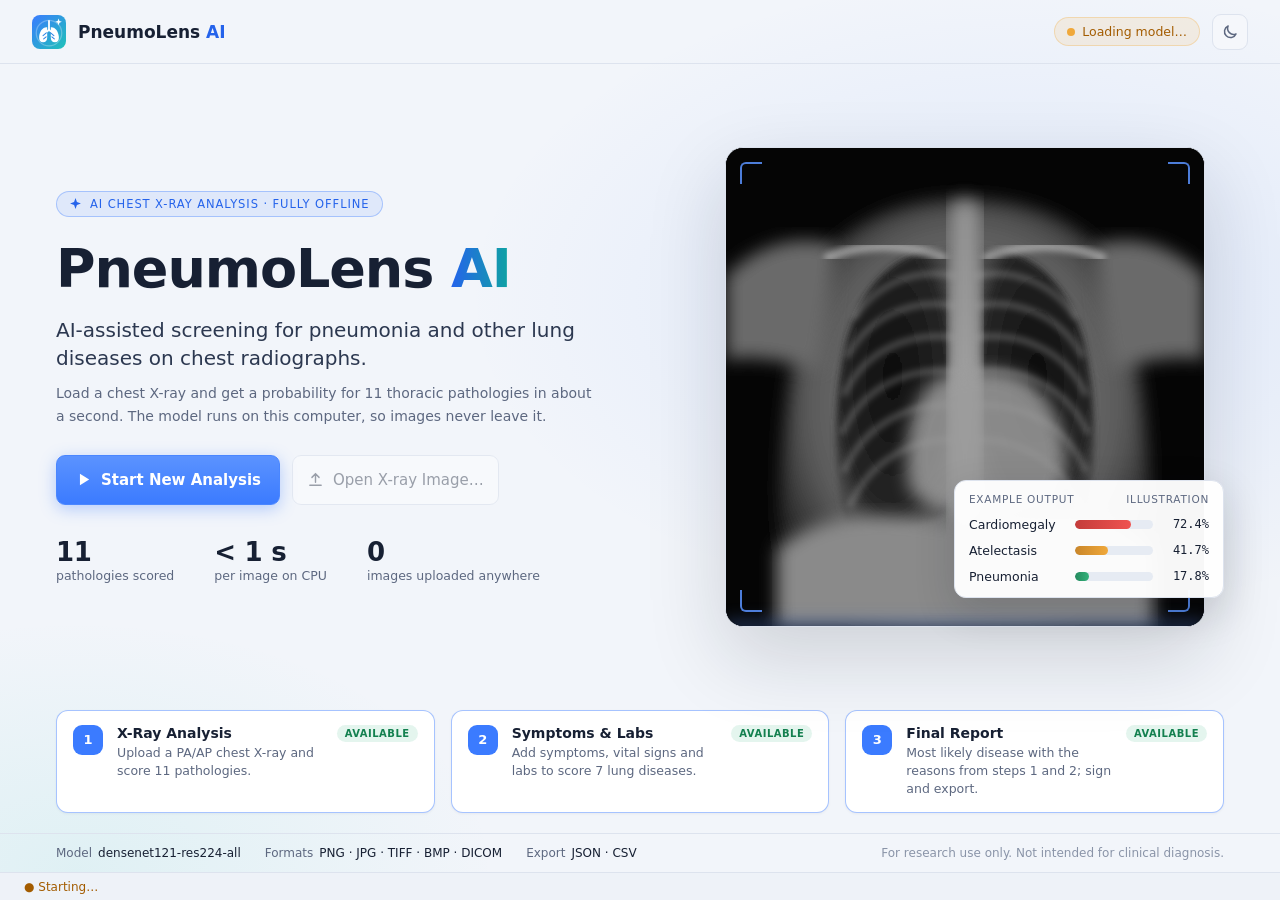
==== commit 22997828: "release 0.1" ====
--- a/ui/index.html
+++ b/ui/index.html
@@ -4,6 +4,7 @@
 <title>PneumoLens AI</title>
 <link rel="icon" href="logo.svg">
 <link rel="stylesheet" href="style.css">
+<link rel="stylesheet" href="report.css">
 <script>
   // Apply the saved theme before the first paint (app.py opens index.html#theme=light|dark).
   (function () {
@@ -81,8 +82,8 @@
 
     <div class="l-steps">
       <div class="lstep on"><div class="n">1</div><div><b>X-Ray Analysis</b><p>Upload a PA/AP chest X-ray and score 11 pathologies.</p></div><span class="pill ok">AVAILABLE</span></div>
-      <div class="lstep"><div class="n">2</div><div><b>Symptoms &amp; Labs</b><p>Add 5 clinical inputs to refine the assessment.</p></div><span class="pill soon">COMING SOON</span></div>
-      <div class="lstep"><div class="n">3</div><div><b>Final Report</b><p>Review the combined result and export it.</p></div><span class="pill soon">COMING SOON</span></div>
+      <div class="lstep on"><div class="n">2</div><div><b>Symptoms &amp; Labs</b><p>Add symptoms, vital signs and labs to score 7 lung diseases.</p></div><span class="pill ok">AVAILABLE</span></div>
+      <div class="lstep on"><div class="n">3</div><div><b>Final Report</b><p>Most likely disease with the reasons from steps 1 and 2; sign and export.</p></div><span class="pill ok">AVAILABLE</span></div>
     </div>
 
     <div class="l-foot">
@@ -102,17 +103,20 @@
       <div class="field"><label>Model</label><div class="select" id="modelName">—</div></div>
       <div class="field"><label>Device</label><select class="select" id="device" disabled></select></div>
       <div class="chip busy" id="modelChip"><i></i><span>Loading model…</span></div>
+      <button class="icon-btn" id="btnSettings" title="Settings"><svg width="18" height="18" viewBox="0 0 24 24" fill="none" stroke="currentColor" stroke-width="2" stroke-linecap="round" stroke-linejoin="round"><circle cx="12" cy="12" r="3"/><path d="M19.4 15a1.7 1.7 0 0 0 .3 1.8l.1.1a2 2 0 1 1-2.8 2.8l-.1-.1a1.7 1.7 0 0 0-1.8-.3 1.7 1.7 0 0 0-1 1.5V21a2 2 0 1 1-4 0v-.1a1.7 1.7 0 0 0-1.1-1.5 1.7 1.7 0 0 0-1.8.3l-.1.1a2 2 0 1 1-2.8-2.8l.1-.1a1.7 1.7 0 0 0 .3-1.8 1.7 1.7 0 0 0-1.5-1H3a2 2 0 1 1 0-4h.1a1.7 1.7 0 0 0 1.5-1.1 1.7 1.7 0 0 0-.3-1.8l-.1-.1a2 2 0 1 1 2.8-2.8l.1.1a1.7 1.7 0 0 0 1.8.3H9a1.7 1.7 0 0 0 1-1.5V3a2 2 0 1 1 4 0v.1a1.7 1.7 0 0 0 1 1.5 1.7 1.7 0 0 0 1.8-.3l.1-.1a2 2 0 1 1 2.8 2.8l-.1.1a1.7 1.7 0 0 0-.3 1.8V9a1.7 1.7 0 0 0 1.5 1H21a2 2 0 1 1 0 4h-.1a1.7 1.7 0 0 0-1.5 1z"/></svg></button>
       <button class="icon-btn theme-btn" title="Switch theme (Ctrl+T)"><svg class="i-sun" width="18" height="18" viewBox="0 0 24 24" fill="none" stroke="currentColor" stroke-width="2" stroke-linecap="round"><circle cx="12" cy="12" r="4"/><path d="M12 2v2M12 20v2M4.9 4.9l1.4 1.4M17.7 17.7l1.4 1.4M2 12h2M20 12h2M4.9 19.1l1.4-1.4M17.7 6.3l1.4-1.4"/></svg><svg class="i-moon" width="18" height="18" viewBox="0 0 24 24" fill="none" stroke="currentColor" stroke-width="2" stroke-linecap="round" stroke-linejoin="round"><path d="M20 14.5A8 8 0 0 1 9.5 4a8 8 0 1 0 10.5 10.5z"/></svg></button>
     </div>
 
     <div class="stepper">
-      <div class="step active"><div class="num">1</div><div class="t"><b>X-Ray Analysis</b><span>Image · 11 pathologies</span></div></div>
-      <div class="step-line"></div>
-      <div class="step"><div class="num">2</div><div class="t"><b>Symptoms &amp; Labs</b><span>5 clinical inputs</span></div></div>
-      <div class="step-line"></div>
-      <div class="step"><div class="num">3</div><div class="t"><b>Final Report</b><span>Review &amp; export</span></div></div>
-    </div>
-
+      <button class="step active" id="step1" data-go="1"><div class="num">1</div><div class="t"><b>X-Ray Analysis</b><span id="step1Sub">Image · 11 pathologies</span></div></button>
+      <div class="step-line" id="stepLine1"></div>
+      <button class="step" id="step2" data-go="2"><div class="num">2</div><div class="t"><b>Symptoms &amp; Labs</b><span id="step2Sub">Clinical data · 7 diseases</span></div></button>
+      <div class="step-line" id="stepLine2"></div>
+      <button class="step" id="step3" data-go="3"><div class="num">3</div><div class="t"><b>Final Report</b><span id="step3Sub">Review &amp; export</span></div></button>
+    </div>
+
+    <!-- ========================================================== STEP 1 -->
+    <div class="page" id="page1">
     <div class="main">
       <!-- LEFT: image panel -->
       <div class="panel left">
@@ -173,8 +177,126 @@
       <button class="btn" id="btnClear" disabled><svg width="17" height="17" viewBox="0 0 24 24" fill="none" stroke="currentColor" stroke-width="2" stroke-linecap="round"><path d="M4 7h16M9 7V4h6v3M6 7l1 13h10l1-13"/></svg>Clear</button>
       <button class="btn" id="btnExport" disabled><svg width="17" height="17" viewBox="0 0 24 24" fill="none" stroke="currentColor" stroke-width="2" stroke-linecap="round"><path d="M14 3H6v18h12V7z"/><path d="M14 3v4h4M9 13h6M9 17h6"/></svg>Export Report<span class="kbd">Ctrl+S</span></button>
       <div class="spacer"></div>
-      <button class="btn next" id="btnNext" disabled title="Step 2 (Symptoms &amp; Labs) is not built yet">Next: Symptoms &amp; Labs<svg width="17" height="17" viewBox="0 0 24 24" fill="none" stroke="currentColor" stroke-width="2" stroke-linecap="round"><path d="M5 12h14M13 6l6 6-6 6"/></svg></button>
-      <button class="btn exit" id="btnExit"><svg width="17" height="17" viewBox="0 0 24 24" fill="none" stroke="currentColor" stroke-width="2" stroke-linecap="round"><path d="M15 4h4v16h-4M10 8l-4 4 4 4M6 12h10"/></svg>Exit</button>
+      <button class="btn next" id="btnNext" disabled title="Step 2: symptoms, vital signs and lab data">Next: Symptoms &amp; Labs<svg width="17" height="17" viewBox="0 0 24 24" fill="none" stroke="currentColor" stroke-width="2" stroke-linecap="round"><path d="M5 12h14M13 6l6 6-6 6"/></svg></button>
+      <button class="btn exit" id="btnExit" data-exit><svg width="17" height="17" viewBox="0 0 24 24" fill="none" stroke="currentColor" stroke-width="2" stroke-linecap="round"><path d="M15 4h4v16h-4M10 8l-4 4 4 4M6 12h10"/></svg>Exit</button>
+    </div>
+    </div>
+
+    <!-- ========================================================== STEP 2 -->
+    <div class="page" id="page2" hidden>
+    <div class="main">
+      <!-- LEFT: step-1 summary -->
+      <div class="panel c-left">
+        <div class="ph">
+          <svg width="18" height="18" viewBox="0 0 24 24" fill="none" stroke="currentColor" stroke-width="2"><circle cx="12" cy="12" r="9"/><path d="M8 12l3 3 5-6"/></svg>
+          <h2>X-Ray Result</h2><span class="sub">· Step 1</span>
+        </div>
+        <div class="c-thumb" id="cThumb"><img id="cThumbImg" alt="" hidden><span id="cThumbTxt">No X-ray loaded</span><div class="ov" id="cThumbFile"></div></div>
+        <div class="sec">Top findings</div>
+        <div class="mini" id="cMini"></div>
+        <button class="link" id="cBack">View all X-ray results →</button>
+        <div class="pinfo" id="cInfo"></div>
+      </div>
+
+      <!-- CENTER: clinical inputs (built from weight.json) -->
+      <div class="panel c-center">
+        <div class="ph">
+          <svg width="18" height="18" viewBox="0 0 24 24" fill="none" stroke="currentColor" stroke-width="2" stroke-linecap="round"><path d="M9 3h6M10 3v6l-5 9a2 2 0 0 0 2 3h10a2 2 0 0 0 2-3l-5-9V3"/><path d="M7 15h10"/></svg>
+          <h2>Symptoms &amp; Lab Data</h2><span class="sub" id="cCount"></span>
+          <div class="spacer"></div>
+          <button class="tool wide" id="btnWeights" title="A / B / C / D weighting table (weight.json)"><svg width="15" height="15" viewBox="0 0 24 24" fill="none" stroke="currentColor" stroke-width="2"><rect x="3" y="4" width="18" height="16" rx="2"/><path d="M3 10h18M9 10v10"/></svg>Weights</button>
+        </div>
+        <div class="cform" id="cForm"></div>
+      </div>
+
+      <!-- RIGHT: integrated analysis -->
+      <div class="panel c-right">
+        <div class="ph">
+          <svg width="18" height="18" viewBox="0 0 24 24" fill="none" stroke="currentColor" stroke-width="2" stroke-linecap="round"><path d="M12 3l1.8 4.7L18.5 9.5l-4.7 1.8L12 16l-1.8-4.7L5.5 9.5l4.7-1.8z"/><path d="M19 15l.8 2.2L22 18l-2.2.8L19 21l-.8-2.2L16 18l2.2-.8z"/></svg>
+          <h2>AI Integrated Analysis</h2><span class="sub" id="cSrc">· clinical</span>
+        </div>
+        <div class="c-out" id="cOut"></div>
+      </div>
+    </div>
+
+    <div class="actions">
+      <button class="btn" id="btnBack"><svg width="17" height="17" viewBox="0 0 24 24" fill="none" stroke="currentColor" stroke-width="2" stroke-linecap="round"><path d="M19 12H5M11 6l-6 6 6 6"/></svg>Back to X-Ray</button>
+      <button class="btn" id="btnImport" disabled><svg width="17" height="17" viewBox="0 0 24 24" fill="none" stroke="currentColor" stroke-width="2" stroke-linecap="round"><path d="M12 16V4M7 9l5-5 5 5M4 20h16"/></svg>Import Lab File<span class="kbd">Ctrl+O</span></button>
+      <button class="btn primary" id="btnRun" disabled><svg width="17" height="17" viewBox="0 0 24 24" fill="currentColor"><path d="M7 4l13 8-13 8z"/></svg>Run AI Analysis<span class="kbd">Ctrl+R</span></button>
+      <button class="btn" id="btnCClear" disabled><svg width="17" height="17" viewBox="0 0 24 24" fill="none" stroke="currentColor" stroke-width="2" stroke-linecap="round"><path d="M4 7h16M9 7V4h6v3M6 7l1 13h10l1-13"/></svg>Clear Data</button>
+      <button class="btn" id="btnCExport" disabled><svg width="17" height="17" viewBox="0 0 24 24" fill="none" stroke="currentColor" stroke-width="2" stroke-linecap="round"><path d="M14 3H6v18h12V7z"/><path d="M14 3v4h4M9 13h6M9 17h6"/></svg>Export<span class="kbd">Ctrl+S</span></button>
+      <div class="spacer"></div>
+      <button class="btn next" id="btnNext2" disabled title="Step 3: combined result, review and export">Next: Final Report<svg width="17" height="17" viewBox="0 0 24 24" fill="none" stroke="currentColor" stroke-width="2" stroke-linecap="round"><path d="M5 12h14M13 6l6 6-6 6"/></svg></button>
+      <button class="btn exit" data-exit><svg width="17" height="17" viewBox="0 0 24 24" fill="none" stroke="currentColor" stroke-width="2" stroke-linecap="round"><path d="M15 4h4v16h-4M10 8l-4 4 4 4M6 12h10"/></svg>Exit</button>
+    </div>
+    </div>
+
+    <!-- ========================================================== STEP 3 -->
+    <div class="page" id="page3" hidden>
+    <div class="main">
+      <!-- LEFT: report preview (the same HTML is printed to PDF) -->
+      <div class="panel r-left">
+        <div class="ph">
+          <svg width="18" height="18" viewBox="0 0 24 24" fill="none" stroke="currentColor" stroke-width="2" stroke-linecap="round"><path d="M14 3H6v18h12V7z"/><path d="M14 3v4h4M9 13h6M9 17h6"/></svg>
+          <h2>Report Preview</h2><span class="sub" id="rSub"></span>
+          <div class="spacer"></div>
+          <div class="tools">
+            <button class="tool" id="rZoomOut" title="Zoom out"><svg width="15" height="15" viewBox="0 0 24 24" fill="none" stroke="currentColor" stroke-width="2"><circle cx="11" cy="11" r="7"/><path d="M21 21l-4-4M8 11h6"/></svg></button>
+            <button class="tool wide" id="rZoomFit" title="Fit to width">Fit</button>
+            <button class="tool" id="rZoomIn" title="Zoom in"><svg width="15" height="15" viewBox="0 0 24 24" fill="none" stroke="currentColor" stroke-width="2"><circle cx="11" cy="11" r="7"/><path d="M21 21l-4-4M11 8v6M8 11h6"/></svg></button>
+          </div>
+        </div>
+        <div class="canvas" id="rCanvas"><div class="paper" id="rPaper"></div></div>
+      </div>
+
+      <!-- RIGHT: review & export -->
+      <div class="panel r-right">
+        <div class="ph">
+          <svg width="18" height="18" viewBox="0 0 24 24" fill="none" stroke="currentColor" stroke-width="2" stroke-linecap="round"><path d="M9 11l3 3 8-8"/><path d="M20 12v7a2 2 0 0 1-2 2H5a2 2 0 0 1-2-2V5a2 2 0 0 1 2-2h11"/></svg>
+          <h2>Review &amp; Export</h2><div class="spacer"></div><span class="chip busy" id="rSignChip"><i></i><span>Not signed</span></span>
+        </div>
+        <div class="r-out">
+          <div id="rVerdict"></div>
+          <div id="rSev"></div>
+          <div class="why2" id="rWhy"></div>
+          <div class="stats" id="rStats"></div>
+
+          <div class="sec">Patient &amp; review</div>
+          <div class="frm">
+            <label class="fl"><span>Patient ID</span><input id="rPatient" maxlength="40" placeholder="optional, e.g. ANON-0042" autocomplete="off" spellcheck="false"></label>
+            <label class="fl"><span>Clinician notes</span><textarea id="rNotes" rows="3" maxlength="2000" placeholder="Findings, plan, follow-up…"></textarea></label>
+            <div class="frow">
+              <label class="fl grow"><span>Reviewed by</span><input id="rReviewer" maxlength="80" placeholder="Name" autocomplete="off" spellcheck="false"></label>
+              <button class="btn sign" id="rSign"><svg width="15" height="15" viewBox="0 0 24 24" fill="none" stroke="currentColor" stroke-width="2.2" stroke-linecap="round"><path d="M3 17c3-1 4-6 6-6s1 5 3 5 3-4 5-4 2 2 4 2"/><path d="M3 21h18"/></svg>Sign report</button>
+            </div>
+            <label class="ck"><input type="checkbox" id="rAgree"><span>I have reviewed the AI findings and agree with the assessment</span></label>
+          </div>
+
+          <div class="sec">Export format</div>
+          <div class="fmt" id="rFmt">
+            <button data-fmt="pdf" class="on">PDF<small>Report</small></button>
+            <button data-fmt="html">HTML<small>Report</small></button>
+            <button data-fmt="json">JSON<small>Full data</small></button>
+            <button data-fmt="csv">CSV<small>Values</small></button>
+          </div>
+          <div class="opts">
+            <label class="ck"><input type="checkbox" data-opt="image" checked><span>X-ray image</span></label>
+            <label class="ck"><input type="checkbox" data-opt="factors" checked><span>Reasons (step 1 &amp; 2)</span></label>
+            <label class="ck"><input type="checkbox" data-opt="notes" checked><span>Clinician notes</span></label>
+            <label class="ck"><input type="checkbox" data-opt="raw"><span>All 18 X-ray outputs</span></label>
+          </div>
+        </div>
+      </div>
+    </div>
+
+    <div class="actions">
+      <button class="btn" id="btnBack3"><svg width="17" height="17" viewBox="0 0 24 24" fill="none" stroke="currentColor" stroke-width="2" stroke-linecap="round"><path d="M19 12H5M11 6l-6 6 6 6"/></svg>Back to Symptoms &amp; Labs</button>
+      <button class="btn primary" id="btnSave"><svg width="17" height="17" viewBox="0 0 24 24" fill="none" stroke="currentColor" stroke-width="2.2" stroke-linecap="round"><path d="M12 4v12M7 11l5 5 5-5M4 20h16"/></svg>Save Report<span class="kbd">Ctrl+S</span></button>
+      <button class="btn" id="btnPrint"><svg width="17" height="17" viewBox="0 0 24 24" fill="none" stroke="currentColor" stroke-width="2" stroke-linecap="round"><path d="M6 9V3h12v6M6 18H4v-7h16v7h-2M7 14h10v7H7z"/></svg>Print<span class="kbd">Ctrl+P</span></button>
+      <div class="spacer"></div>
+      <button class="btn next" id="btnNewPatient"><svg width="17" height="17" viewBox="0 0 24 24" fill="none" stroke="currentColor" stroke-width="2" stroke-linecap="round"><path d="M12 5v14M5 12h14"/></svg>New Patient</button>
+      <button class="btn exit" data-exit><svg width="17" height="17" viewBox="0 0 24 24" fill="none" stroke="currentColor" stroke-width="2" stroke-linecap="round"><path d="M15 4h4v16h-4M10 8l-4 4 4 4M6 12h10"/></svg>Exit</button>
+    </div>
     </div>
   </div>
 
@@ -194,5 +316,41 @@
     </div>
   </div>
 </div>
+<!-- application settings -->
+<div class="modal-bg" id="setModal" hidden>
+  <div class="modal smodal" role="dialog" aria-modal="true" aria-labelledby="setTitle">
+    <div class="w-head"><div><h3 id="setTitle">Settings</h3><p>Saved for this Windows user (settings.json).</p></div><div class="spacer"></div>
+      <button class="icon-btn" id="setClose" title="Close (Esc)"><svg width="16" height="16" viewBox="0 0 24 24" fill="none" stroke="currentColor" stroke-width="2.2" stroke-linecap="round"><path d="M6 6l12 12M18 6L6 18"/></svg></button></div>
+    <div class="s-sec">Final report · candidate diseases</div>
+    <p class="s-help">The first candidate is always shown. Another disease is listed next to it when its score is at least this share of the first candidate's score. When the gap is large, only the first one is shown.</p>
+    <div class="s-row"><label for="setRatio">Show candidates scoring at least</label>
+      <input type="range" id="setRatio" min="10" max="100" step="5"><b id="setRatioVal"></b><span>of the first</span></div>
+    <div class="s-row"><label for="setMax">Show at most</label>
+      <input type="number" id="setMax" min="1" max="7" step="1"><span>candidates</span></div>
+    <div class="s-example" id="setExample"></div>
+    <div class="m-actions">
+      <button class="btn" id="setReset">Defaults</button><div class="spacer"></div>
+      <button class="btn" id="setCancel">Cancel<span class="kbd">Esc</span></button>
+      <button class="btn primary" id="setSave">Save</button>
+    </div>
+  </div>
+</div>
+
+<!-- weighting table (weight.json) -->
+<div class="modal-bg" id="wModal" hidden>
+  <div class="modal wmodal" role="dialog" aria-modal="true" aria-labelledby="wTitle">
+    <div class="w-head">
+      <div><h3 id="wTitle">Weighting table</h3><p id="wSub"></p></div>
+      <div class="spacer"></div>
+      <button class="icon-btn" id="wClose" title="Close (Esc)"><svg width="16" height="16" viewBox="0 0 24 24" fill="none" stroke="currentColor" stroke-width="2.2" stroke-linecap="round"><path d="M6 6l12 12M18 6L6 18"/></svg></button>
+    </div>
+    <div class="seg w-tabs" id="wTabs"></div>
+    <div class="w-body" id="wBody"></div>
+  </div>
+</div>
+<!-- what Print / PDF export prints: a copy of the report preview (see report.css @media print) -->
+<div id="printRoot"></div>
 <script src="app.js"></script>
+<script src="clinical.js"></script>
+<script src="report.js"></script>
 </body></html>
--- a/ui/style.css
+++ b/ui/style.css
@@ -17,6 +17,7 @@
   --glow1:rgba(59,123,255,.16); --glow2:rgba(31,194,184,.09); --top-line:rgba(36,48,73,.6);
   --eyebrow-t:#9fc0ff; --lead:#cfd6e4; --card-bg:rgba(20,27,42,.85); --float-bg:rgba(20,27,42,.94); --num-bg:#1f2940;
   --tint:.14;
+  --input-bg:#0e1420; --input-unit:#172036; --pos:#ef6a5a; --neg:#3fb8a6; --canvas-bg:#0a0e17;
   --mono:'Cascadia Mono','Consolas','DejaVu Sans Mono',monospace;
 }
 :root[data-theme="light"]{
@@ -34,6 +35,7 @@
   --glow1:rgba(59,123,255,.11); --glow2:rgba(31,194,184,.09); --top-line:#dde3ee;
   --eyebrow-t:#2563eb; --lead:#2c3850; --card-bg:#ffffff; --float-bg:rgba(255,255,255,.97); --num-bg:#eef2f8;
   --tint:.10;
+  --input-bg:#ffffff; --input-unit:#f1f4f9; --pos:#e0533f; --neg:#139e8a; --canvas-bg:#e4e9f1;
 }
 *{box-sizing:border-box;margin:0;padding:0}
 [hidden]{display:none !important}   /* classes like .empty{display:flex} must not override the hidden attribute */
@@ -77,6 +79,11 @@
 .step .t b{display:block;font-size:13px;font-weight:600}.step .t span{font-size:11.5px;color:var(--muted)}
 .step:not(.done):not(.active) .t b{color:var(--muted)}
 .step-line{width:90px;height:2px;background:var(--step-line);margin:0 18px;border-radius:2px}
+.step-line.done{background:var(--green)}
+button.step{background:none;border:none;padding:4px 8px;margin:-4px -8px;border-radius:9px;cursor:pointer;text-align:left;color:inherit;font:inherit}
+button.step:hover:not(:disabled){background:var(--hover-bg)}
+button.step:disabled{cursor:default}
+button.step:focus-visible{outline:2px solid var(--accent);outline-offset:1px}
 
 /* panels */
 .main{flex:1;min-height:0;display:flex;gap:18px;padding:18px 24px 14px}
@@ -182,8 +189,232 @@
 @keyframes fade{from{opacity:0}}
 @keyframes pop{from{opacity:0;transform:translateY(8px) scale(.98)}}
 
-/* page switching: the landing page or the step-1 workspace */
+/* page switching: the landing page or the workspace (step 1 / step 2 pages) */
 .workspace{flex:1;min-height:0;display:flex;flex-direction:column}
+.page{flex:1;min-height:0;display:flex;flex-direction:column}
+
+/* ---------------------------------------------------------------- step 2: symptoms & labs */
+.c-left{flex:0 0 264px}
+.c-center{flex:1;min-width:380px}
+.c-right{flex:0 0 440px}
+.c-thumb{flex:none;margin:14px 16px 8px;height:172px;border-radius:9px;overflow:hidden;background:#000;border:1px solid #1d2638;position:relative;display:grid;place-items:center;color:#5b6580;font-size:12.5px}
+.c-thumb img{position:absolute;inset:0;width:100%;height:100%;object-fit:contain}
+.c-thumb .ov{position:absolute;left:8px;bottom:6px;right:8px;font-size:10.5px;color:#9fb0cc;font-family:var(--mono);text-shadow:0 1px 2px #000;white-space:nowrap;overflow:hidden;text-overflow:ellipsis}
+.sec{display:flex;align-items:center;gap:8px;font-size:11px;color:var(--muted);text-transform:uppercase;letter-spacing:.07em;padding:12px 18px 6px}
+.sec .lg{text-transform:none;letter-spacing:0;font-size:11.5px;white-space:nowrap}
+.sec .lg i{display:inline-block;width:9px;height:9px;border-radius:2px;margin:0 4px 0 8px;vertical-align:-1px}
+.c-left .sec{padding:8px 16px 4px}
+.mini{padding:0 16px}
+.mini .r{display:grid;grid-template-columns:minmax(0,1fr) 60px 38px;gap:10px;align-items:center;height:28px;font-size:13px}
+.mini .r>span:first-child{white-space:nowrap;overflow:hidden;text-overflow:ellipsis}
+.mini .bar{height:6px}
+.mini .p{text-align:right;font-family:var(--mono);font-size:12px}
+.mini .note{font-size:12.5px;color:var(--dim);line-height:1.5;padding:2px 0}
+.link{align-self:flex-start;background:none;border:none;padding:8px 16px 12px;color:var(--accent-text);font-size:12.5px;cursor:pointer}
+.link:hover{text-decoration:underline}
+.pinfo{margin:auto 16px 14px;padding:11px 12px;border-radius:9px;background:var(--panel2);border:1px solid var(--line);font-size:12.5px;display:grid;grid-template-columns:auto minmax(0,1fr);gap:6px 14px}
+.pinfo span{color:var(--muted)}
+.pinfo b{font-weight:500;white-space:nowrap;overflow:hidden;text-overflow:ellipsis}
+
+.tool.wide{width:auto;padding:0 11px;gap:7px;display:inline-flex;align-items:center;font-size:12.5px;color:var(--text)}
+.cform{flex:1;min-height:0;overflow-y:auto;padding:2px 18px 16px}
+.cs{padding-top:12px}
+.cs-h{display:flex;align-items:center;gap:8px;font-size:11px;color:var(--muted);text-transform:uppercase;letter-spacing:.07em;margin-bottom:8px;min-height:20px}
+.cs-h .cnt{text-transform:none;letter-spacing:0;color:var(--dim);font-size:11.5px}
+.lnk{background:none;border:none;color:var(--accent-text);font-size:12px;cursor:pointer;text-transform:none;letter-spacing:0;padding:2px 4px;border-radius:5px}
+.lnk:hover{background:var(--hover-bg)}
+.chips{display:flex;flex-wrap:wrap;gap:7px}
+.c{padding:6px 12px;border-radius:999px;font-size:12.5px;border:1px solid var(--line2);color:var(--muted);background:var(--panel2);cursor:pointer;line-height:1.2}
+.c:hover{border-color:var(--hover-line);color:var(--text)}
+.c.yes{background:rgba(59,123,255,.16);border-color:var(--accent);color:var(--text)}
+.c.yes::before{content:"✓";color:var(--accent-text);font-weight:700;margin-right:5px}
+.c.no{color:var(--dim);text-decoration:line-through;background:none;border-style:dashed}
+.c.no::before{content:"✕";display:inline-block;margin-right:5px;text-decoration:none}
+.c:focus-visible{outline:2px solid var(--accent);outline-offset:1px}
+.cs-sub{display:flex;align-items:center;gap:8px;font-size:12px;font-weight:600;color:var(--text);margin:12px 0 7px;padding-left:8px;border-left:3px solid var(--accent)}
+.cs-h+.cs-sub{margin-top:2px}
+.cs-sub .cnt{font-weight:400;color:var(--dim);font-size:11.5px}
+.cs-sub .sum{margin-left:auto;font-family:var(--mono);font-size:11.5px;font-weight:600;color:var(--green-t);padding:1px 7px;border-radius:5px;background:rgba(52,178,123,.12)}
+.cs-sub .sum:empty{display:none}
+.cs-sub .sum.off{color:var(--amber-t);background:rgba(240,168,58,.15)}
+.cs-note{font-size:11.5px;color:var(--dim);margin-top:7px;line-height:1.45}
+.cgrid{display:grid;grid-template-columns:repeat(auto-fill,minmax(150px,1fr));gap:8px}
+.cf{background:var(--panel2);border:1px solid var(--line);border-radius:9px;padding:7px 9px 6px;display:flex;flex-direction:column;gap:5px;min-width:0}
+.cf.h{border-color:rgba(239,83,80,.45);box-shadow:inset 3px 0 0 var(--red)}
+.cf.l{border-color:rgba(240,168,58,.45);box-shadow:inset 3px 0 0 var(--amber)}
+.cf.n{box-shadow:inset 3px 0 0 var(--green)}
+.cf.bad .cin{border-color:var(--red);border-style:dashed}
+.cf-top{display:flex;align-items:center;gap:6px;font-size:12.5px;white-space:nowrap;min-width:0}
+.cf-top b{font-weight:600;flex:none}
+.cf-top .full{color:var(--dim);font-size:11px;overflow:hidden;text-overflow:ellipsis;min-width:0}
+.st{flex:none;margin-left:auto;font-size:9.5px;font-weight:700;letter-spacing:.04em;padding:2px 5px;border-radius:4px}
+.st.h{background:rgba(239,83,80,.16);color:var(--red-t)}.st.l{background:rgba(240,168,58,.16);color:var(--amber-t)}.st.n{background:rgba(52,178,123,.14);color:var(--green-t)}
+.st.bad{background:rgba(239,83,80,.16);color:var(--red-t)}
+.cin{display:flex;align-items:center;height:30px;border-radius:7px;background:var(--input-bg);border:1px solid var(--line2);overflow:hidden}
+.cin:focus-within{border-color:var(--accent);box-shadow:0 0 0 2px rgba(59,123,255,.18)}
+.cin input{flex:1;min-width:0;width:100%;height:100%;background:none;border:none;outline:none;padding:0 8px;font-family:var(--mono);font-size:14px;color:var(--text);user-select:text}
+.cin input::placeholder{color:var(--dim);font-size:12px}
+.cin .sl{color:var(--dim);flex:none}
+.cin .u{flex:none;padding:0 7px;height:100%;display:grid;place-items:center;font-size:11px;color:var(--muted);background:var(--input-unit);border-left:1px solid var(--line2);white-space:nowrap}
+.cf-ref{font-size:10.5px;color:var(--dim);font-family:var(--mono);white-space:nowrap;overflow:hidden;text-overflow:ellipsis}
+
+.c-out{flex:1;min-height:0;overflow-y:auto;display:flex;flex-direction:column;padding-bottom:14px}
+.hero{margin:14px 18px 4px;padding:14px;border-radius:12px;display:flex;gap:14px;align-items:center;border:1px solid}
+.hero svg{flex:none}
+.hero .ring-t{stroke:var(--track)}
+.hero text{fill:var(--text-strong)}
+.hero .k{font-size:11px;color:var(--muted);text-transform:uppercase;letter-spacing:.07em}
+.hero b{display:block;font-size:18px;font-weight:600;margin:2px 0 3px}
+.hero span{display:block;font-size:12.5px;color:var(--sum-text);line-height:1.45}
+.hero.high{background:linear-gradient(120deg,rgba(239,83,80,var(--tint)),rgba(59,123,255,.05));border-color:rgba(239,83,80,.35)}
+.hero.moderate{background:linear-gradient(120deg,rgba(240,168,58,var(--tint)),rgba(59,123,255,.05));border-color:rgba(240,168,58,.35)}
+.hero.low{background:linear-gradient(120deg,rgba(52,178,123,var(--tint)),rgba(59,123,255,.05));border-color:rgba(52,178,123,.35)}
+.hero .lowc{color:var(--amber-t);font-weight:600}
+.alerts{margin:8px 18px 0;padding:8px 12px;border-radius:9px;background:rgba(239,83,80,.08);border:1px solid rgba(239,83,80,.35);font-size:12px;color:var(--red-t);display:flex;flex-direction:column;gap:3px;line-height:1.4}
+.dx{padding:0 18px}
+.dx .r{display:grid;grid-template-columns:minmax(0,150px) 1fr 44px;gap:12px;align-items:center;height:28px;font-size:13px;cursor:pointer;border-radius:6px;padding:0 6px;margin:0 -6px;width:calc(100% + 12px);background:none;border:none;text-align:left;color:inherit;font:inherit}
+.dx .r:hover{background:var(--hover-bg)}
+.dx .r.sel{background:rgba(59,123,255,.13);box-shadow:inset 2px 0 0 var(--accent)}
+.dx .r .n{white-space:nowrap;overflow:hidden;text-overflow:ellipsis}
+.dx .r small{color:var(--amber-t);font-size:10px;margin-left:5px}
+.dx .bar{height:7px}
+.dx .p{text-align:right;font-family:var(--mono);font-size:12.5px}
+.fx{padding:0 18px}
+.fx .r{display:grid;grid-template-columns:minmax(0,1fr) 104px 50px;gap:10px;align-items:center;height:25px;font-size:12.5px}
+.fx .n{white-space:nowrap;overflow:hidden;text-overflow:ellipsis}
+.fx .n em{font-style:normal;color:var(--muted)}
+.src{font-size:9.5px;color:var(--dim);margin-left:6px;border:1px solid var(--line2);border-radius:4px;padding:0 4px;vertical-align:1px}
+.ax{position:relative;height:12px}
+.ax::before{content:"";position:absolute;left:50%;top:-6px;bottom:-6px;width:1px;background:var(--line2)}
+.ax i{position:absolute;top:1px;height:10px;border-radius:2px}
+.ax .pos{left:50%;background:var(--pos)}.ax .neg{right:50%;background:var(--neg)}
+.fx .p{text-align:right;font-family:var(--mono);font-size:12px;color:var(--muted)}
+.fx .none{font-size:12.5px;color:var(--dim);padding:4px 0}
+.rec{margin:12px 18px 0;padding:10px 12px;border-radius:9px;background:var(--panel2);border:1px solid var(--line);font-size:12.5px;color:var(--sum-text);line-height:1.5}
+.rec b{color:var(--text)}
+.rec p+p{margin-top:5px}
+.rec .dim{color:var(--dim)}
+.gA,.gB,.gC,.gD{display:inline-block;min-width:16px;text-align:center;font-size:9.5px;font-weight:700;border-radius:4px;padding:0 3px;margin-left:5px;vertical-align:1px}
+.gA{background:rgba(239,83,80,.16);color:var(--red-t)}.gB{background:rgba(240,168,58,.16);color:var(--amber-t)}
+.gC{background:rgba(59,123,255,.14);color:var(--accent-text)}.gD{background:rgba(91,101,128,.14);color:var(--muted)}
+
+/* ---------------------------------------------------------------- step 3: final report */
+.r-left{flex:1;min-width:0}
+.r-right{flex:0 0 440px}
+.canvas{flex:1;min-height:0;overflow:auto;background:var(--canvas-bg);border-radius:0 0 14px 14px;padding:22px;display:flex;align-items:flex-start}
+.canvas .paper{margin:0 auto;flex:none}
+.r-out{flex:1;min-height:0;overflow-y:auto;padding-bottom:16px}
+.verdict{margin:14px 18px 0;padding:12px 14px;border-radius:10px;display:flex;align-items:center;gap:12px;border:1px solid}
+.verdict .k{font-size:10.5px;color:var(--muted);text-transform:uppercase;letter-spacing:.07em}
+.verdict b{display:block;font-size:16.5px;font-weight:600;margin-top:2px}
+.verdict .sub2{font-size:12px;color:var(--sum-text);margin-top:2px}
+.verdict .pct{margin-left:auto;font-size:25px;font-weight:700;flex:none}
+.verdict.high{background:linear-gradient(120deg,rgba(239,83,80,var(--tint)),rgba(59,123,255,.05));border-color:rgba(239,83,80,.35)}.verdict.high .pct{color:var(--red-t)}
+.verdict.moderate{background:linear-gradient(120deg,rgba(240,168,58,var(--tint)),rgba(59,123,255,.05));border-color:rgba(240,168,58,.35)}.verdict.moderate .pct{color:var(--amber-t)}
+.verdict.low{background:linear-gradient(120deg,rgba(52,178,123,var(--tint)),rgba(59,123,255,.05));border-color:rgba(52,178,123,.35)}.verdict.low .pct{color:var(--green-t)}
+.why2{display:grid;grid-template-columns:1fr 1fr;gap:10px;margin:10px 18px 0}
+.wcard{background:var(--panel2);border:1px solid var(--line);border-radius:10px;padding:9px 11px;min-width:0}
+.wcard .wt{display:flex;align-items:baseline;gap:6px;font-size:10.5px;color:var(--muted);text-transform:uppercase;letter-spacing:.06em;white-space:nowrap}
+.wcard .wt b{margin-left:auto;font-size:15px;color:var(--text);letter-spacing:0}
+.wcard ul{list-style:none;margin-top:5px}
+.wcard li{font-size:12px;display:flex;gap:6px;line-height:1.55;white-space:nowrap;min-width:0}
+.wcard li span{overflow:hidden;text-overflow:ellipsis}
+.wcard li i{font-style:normal;font-weight:700;flex:none;width:9px}
+.wcard li.y i{color:var(--green-t)}.wcard li.n i{color:var(--red-t)}
+.wcard .none{font-size:12px;color:var(--dim);line-height:1.45;margin-top:4px}
+.stats{display:grid;grid-template-columns:repeat(3,1fr);gap:10px;margin:10px 18px 0}
+.stat{background:var(--panel2);border:1px solid var(--line);border-radius:10px;padding:8px 11px;min-width:0}
+.stat span{font-size:11px;color:var(--muted);display:block;white-space:nowrap}
+.stat b{font-size:19px;font-weight:700}.stat small{font-size:12px;color:var(--muted);margin-left:3px}
+.frm{padding:0 18px;display:flex;flex-direction:column;gap:9px}
+.fl{display:flex;flex-direction:column;gap:4px;font-size:11.5px;color:var(--muted)}
+.fl input,.fl textarea{background:var(--input-bg);border:1px solid var(--line2);border-radius:8px;padding:8px 10px;font:inherit;font-size:13px;color:var(--text);outline:none;user-select:text;resize:vertical;width:100%}
+.fl input:focus,.fl textarea:focus{border-color:var(--accent);box-shadow:0 0 0 2px rgba(59,123,255,.18)}
+.frow{display:flex;gap:10px;align-items:flex-end}
+.grow{flex:1;min-width:0}
+.btn.sign{height:37px;padding:0 14px;font-size:13px;background:rgba(52,178,123,.13);border-color:rgba(52,178,123,.5);color:var(--green-t);font-weight:600}
+.btn.sign.done{background:var(--green);color:#fff;border-color:var(--green)}
+.ck{display:flex;align-items:center;gap:8px;font-size:12.5px;color:var(--sum-text);cursor:pointer}
+.ck input{width:16px;height:16px;accent-color:var(--accent);margin:0;flex:none;cursor:pointer}
+.fmt{display:grid;grid-template-columns:repeat(4,1fr);gap:8px;margin:0 18px}
+.fmt button{border:1px solid var(--line2);background:var(--input-bg);border-radius:8px;padding:7px 6px;text-align:center;font-size:12.5px;font-weight:600;cursor:pointer;color:var(--text)}
+.fmt button small{display:block;font-size:10.5px;color:var(--muted);font-weight:400}
+.fmt button.on{border-color:var(--accent);background:rgba(59,123,255,.15);box-shadow:inset 0 0 0 1px var(--accent)}
+.opts{display:grid;grid-template-columns:1fr 1fr;gap:8px 10px;margin:10px 18px 0}
+
+/* severity chips (Mild / Moderate / Severe / Not assessable) */
+.sev{display:inline-flex;align-items:center;gap:5px;font-size:10.5px;font-weight:700;letter-spacing:.04em;text-transform:uppercase;
+  padding:2px 8px;border-radius:999px;white-space:nowrap;border:1px solid}
+.sev::before{content:"";width:7px;height:7px;border-radius:50%;background:currentColor}
+.sev.severe{background:rgba(239,83,80,.14);color:var(--red-t);border-color:rgba(239,83,80,.4)}
+.sev.moderate{background:rgba(240,168,58,.14);color:var(--amber-t);border-color:rgba(240,168,58,.4)}
+.sev.mild{background:rgba(52,178,123,.13);color:var(--green-t);border-color:rgba(52,178,123,.4)}
+.sev.na{background:rgba(91,101,128,.12);color:var(--muted);border-color:var(--line2)}
+
+/* step 3: candidates */
+.cands{margin:14px 18px 0}
+.cands .ch{font-size:10.5px;color:var(--muted);text-transform:uppercase;letter-spacing:.07em;margin-bottom:6px;display:flex;gap:6px}
+.cands .ch .cr{color:var(--text);font-weight:600;text-transform:none;letter-spacing:0;margin-left:auto;font-size:11.5px}
+.cand{display:grid;grid-template-columns:22px minmax(0,1fr) auto 52px;gap:10px;align-items:center;width:100%;padding:9px 12px;margin-bottom:6px;
+  border-radius:10px;border:1px solid var(--line);background:var(--panel2);cursor:pointer;text-align:left;color:inherit;font:inherit}
+.cand:hover{border-color:var(--hover-line)}
+.cand.sel{border-color:var(--accent);box-shadow:inset 3px 0 0 var(--accent);background:rgba(59,123,255,.08)}
+.cand .rk{width:22px;height:22px;border-radius:7px;display:grid;place-items:center;font-size:11.5px;font-weight:700;background:var(--num-bg);color:var(--muted)}
+.cand.first .rk{background:var(--accent);color:#fff}
+.cand .nm{font-size:14px;font-weight:600;white-space:nowrap;overflow:hidden;text-overflow:ellipsis}
+.cand .nm small{display:block;font-size:11px;font-weight:400;color:var(--muted)}
+.cand .pc{text-align:right;font-size:18px;font-weight:700}
+.cand.high .pc{color:var(--red-t)}.cand.moderate .pc{color:var(--amber-t)}.cand.low .pc{color:var(--green-t)}
+.sevbox{margin:10px 18px 0;padding:9px 11px;border-radius:10px;background:var(--panel2);border:1px solid var(--line)}
+.sevbox .st2{display:flex;align-items:center;gap:8px;font-size:10.5px;color:var(--muted);text-transform:uppercase;letter-spacing:.06em}
+.sevbox .st2 .sev{margin-left:auto}
+.sevbox ul{list-style:none;margin-top:5px;display:flex;flex-wrap:wrap;gap:4px 12px}
+.sevbox li{font-size:12px;white-space:nowrap}
+.sevbox li i{font-style:normal;font-weight:700;margin-right:4px}
+.sevbox li.severe i{color:var(--red-t)}.sevbox li.moderate i{color:var(--amber-t)}
+.sevbox .none{font-size:12px;color:var(--dim);margin-top:4px;line-height:1.45}
+
+/* settings dialog */
+.modal.smodal{width:min(540px,calc(100vw - 32px))}
+.s-sec{font-size:11px;color:var(--muted);text-transform:uppercase;letter-spacing:.07em;margin:18px 0 6px}
+.s-help{font-size:12.5px !important;line-height:1.5}
+.s-row{display:flex;align-items:center;gap:10px;margin-top:12px;font-size:13px}
+.s-row label{flex:none;width:210px}
+.s-row input[type=range]{flex:1;accent-color:var(--accent);min-width:0}
+.s-row b{width:44px;text-align:right;font-family:var(--mono)}
+.s-row input[type=number]{width:72px;background:var(--input-bg);border:1px solid var(--line2);border-radius:8px;padding:6px 8px;font:inherit;color:var(--text);outline:none}
+.s-row input[type=number]:focus{border-color:var(--accent)}
+.s-row span{color:var(--muted)}
+.s-example{margin-top:14px;padding:10px 12px;border-radius:9px;background:var(--panel2);border:1px solid var(--line);font-size:12.5px;color:var(--sum-text);line-height:1.6}
+.s-example .in{color:var(--text);font-weight:600}.s-example .out{color:var(--dim);text-decoration:line-through}
+
+/* weighting table modal */
+.modal.wmodal{width:min(1100px,calc(100vw - 40px));height:min(780px,calc(100vh - 40px));display:flex;flex-direction:column;padding:18px 20px 16px}
+.w-head{display:flex;align-items:flex-start;gap:12px}
+.w-head p{font-size:12.5px;margin-top:2px}
+.w-tabs{margin:12px 0 10px;align-self:flex-start;flex-wrap:wrap}
+.w-body{flex:1;min-height:0;overflow-y:auto;border:1px solid var(--line);border-radius:10px;user-select:text}
+.w-sum{padding:10px 14px;font-size:12.5px;color:var(--sum-text);border-bottom:1px solid var(--line);line-height:1.55}
+.w-sum b{color:var(--text)}
+.w-sum .refs{color:var(--dim);font-size:11.5px;margin-top:3px}
+table.wt{width:100%;border-collapse:collapse;font-size:12.5px}
+.wt th{position:sticky;top:0;z-index:1;background:var(--panel2);text-align:left;font-weight:600;color:var(--muted);font-size:10.5px;text-transform:uppercase;letter-spacing:.05em;padding:8px 10px;border-bottom:1px solid var(--line)}
+.wt td{padding:6px 10px;border-bottom:1px solid var(--row-line);vertical-align:top;line-height:1.45}
+.wt tr.gh td{background:var(--panel2);font-size:12px;color:var(--muted);padding:7px 10px;border-bottom:1px solid var(--line)}
+.wt tr.gh b{color:var(--text);margin-right:8px}
+.wt .it{white-space:nowrap}
+.wt .it small{display:block;color:var(--dim);font-size:10.5px}
+.wt .w{font-family:var(--mono);text-align:right;white-space:nowrap}
+.wt .ex{color:var(--sum-text);font-size:12px;min-width:130px}
+.wt .ex small{display:block;color:var(--dim);font-size:10.5px}
+.wt .why{color:var(--sum-text)}
+.wt tr.d td{color:var(--dim)}
+.wt tr.d .why{color:var(--dim)}
+.w-doc{padding:14px 16px;font-size:13px;line-height:1.6;color:var(--sum-text)}
+.w-doc h4{font-size:13.5px;color:var(--text);margin:12px 0 4px}
+.w-doc h4:first-child{margin-top:0}
+.w-doc code{font-family:var(--mono);font-size:12px;background:var(--panel2);border:1px solid var(--line);border-radius:5px;padding:1px 5px}
+.w-doc li{margin-left:18px}
 body.landing-on .workspace,body:not(.landing-on) .landing{display:none}
 
 /* landing page */
@@ -257,6 +488,10 @@
   .metabar{padding:0 18px 10px}
   .actions{padding:9px 24px}
   .btn{height:40px}
+  .c-thumb{height:132px;margin:10px 16px 6px}
+  .hero{margin-top:10px;padding:11px 14px}
+  .dx .r{height:26px}.fx .r{height:23px}
+  .sec{padding:9px 18px 4px}
 }
 
 /* narrower windows */
@@ -266,4 +501,10 @@
   .metabar{gap:16px}
   .metabar span:last-child{display:none}     /* "Input 224 x 224" is fixed info: drop it first */
   .legend{gap:12px}
+  .c-left{display:none}                     /* step 2: the step-1 summary is the first thing to go */
+  .c-right{flex-basis:400px}
+  #page2 .actions .btn:not(.exit) svg,#page3 .actions .btn:not(.exit) svg{display:none}
+  #page2 .actions,#page3 .actions{gap:10px}
+  .r-right{flex-basis:390px}
+  .why2{grid-template-columns:1fr}
 }
--- a/ui/report.css
+++ b/ui/report.css
@@ -0,0 +1,92 @@
+/* PneumoLens AI - final report "paper". Always light (it is a printed document), in both app themes.
+   Used three ways: the step-3 preview, Print / Save as PDF (@media print below), and the saved HTML report
+   (app.py inlines this file). */
+.paper{width:794px;max-width:none;background:#fff;color:#1d2433;border-radius:3px;box-shadow:0 10px 40px rgba(0,0,0,.35);
+  padding:34px 40px 30px;font-family:'Segoe UI Variable','Segoe UI','Ubuntu',system-ui,sans-serif;font-size:11.5px;line-height:1.45;
+  user-select:text;text-align:left}
+.paper *{box-sizing:border-box}
+.paper h1,.paper h2,.paper p{margin:0}
+.p-head{display:flex;align-items:center;gap:12px;border-bottom:2px solid #2f6fed;padding-bottom:12px}
+.p-head img{width:32px;height:32px;flex:none}
+.p-head h1{font-size:17px;font-weight:700;color:#1d2433}
+.p-head .s{font-size:10.5px;color:#6b7489}
+.p-head .id{margin-left:auto;text-align:right;font-size:10.5px;color:#6b7489;white-space:nowrap}
+.p-head .id b{display:block;color:#1d2433;font-size:12px}
+.p-meta{display:grid;grid-template-columns:repeat(4,1fr);gap:6px 14px;margin:12px 0 4px;padding:9px 12px;background:#f3f5f9;border-radius:6px;font-size:10.5px}
+.p-meta span{color:#6b7489;display:block;font-size:9px;text-transform:uppercase;letter-spacing:.05em}
+.p-meta b{font-weight:600;word-break:break-word}
+.p-sec{font-size:11.5px;font-weight:700;color:#2f6fed;text-transform:uppercase;letter-spacing:.06em;margin:16px 0 7px;display:flex;align-items:center;gap:8px;break-after:avoid}
+.p-sec::after{content:"";flex:1;height:1px;background:#e1e5ee}
+.p-assess{display:flex;gap:14px;align-items:center;padding:11px 14px;border-radius:7px;border:1px solid;break-inside:avoid}
+.p-assess.HIGH{background:#fdeeee;border-color:#f5c2c0}.p-assess.MODERATE{background:#fdf5e8;border-color:#f2d3a0}.p-assess.LOW{background:#eaf7f0;border-color:#b9e3cc}
+.p-assess b{font-size:15.5px;display:block}
+.p-assess .sub{font-size:10.5px;color:#5b6375;margin-top:2px}
+.p-assess .badge{margin-left:auto;color:#fff;font-weight:700;border-radius:5px;padding:4px 9px;font-size:10px;letter-spacing:.05em;flex:none}
+.badge.HIGH{background:#e0453f}.badge.MODERATE{background:#d68a1c}.badge.LOW{background:#2fa36f}
+.p-parts{display:flex;gap:8px;margin-top:6px;flex-wrap:wrap}
+.p-parts span{font-size:10px;background:#fff;border:1px solid #dfe3eb;border-radius:4px;padding:1px 6px;color:#3d4659}
+.p-note{margin-top:6px;font-size:10.5px;color:#a8650f}
+.p-why{display:grid;grid-template-columns:1fr 1fr;gap:12px;break-inside:avoid}
+.p-why .col{border:1px solid #e1e5ee;border-radius:6px;padding:8px 10px}
+.p-why h3{font-size:11px;margin:0 0 5px;display:flex;align-items:baseline;gap:6px;color:#1d2433}
+.p-why h3 em{font-style:normal;margin-left:auto;font-family:Consolas,'DejaVu Sans Mono',monospace;color:#2f6fed}
+.p-why ul{list-style:none;margin:0;padding:0}
+.p-why li{display:flex;gap:6px;padding:2px 0;font-size:10.5px;align-items:baseline}
+.p-why li i{font-style:normal;font-weight:700;width:10px;flex:none}
+.p-why li.y i{color:#1c7c53}.p-why li.n i{color:#c62f2a}
+.p-why li small{color:#6b7489;margin-left:auto;white-space:nowrap;font-family:Consolas,monospace;font-size:9.5px}
+.p-why .none{font-size:10.5px;color:#8a92a6}
+.p-sevb{display:inline-block;color:#fff;font-weight:700;border-radius:5px;padding:3px 8px;font-size:9.5px;letter-spacing:.05em;white-space:nowrap}
+.p-sevb.severe{background:#c62f2a}.p-sevb.moderate{background:#d68a1c}.p-sevb.mild{background:#2fa36f}.p-sevb.na{background:#8a92a6}
+.p-badges{margin-left:auto;display:flex;flex-direction:column;gap:5px;align-items:flex-end;flex:none}
+.p-cands{display:flex;flex-direction:column;gap:7px}
+.p-cands .p-assess b{font-size:14px}
+.p-cands .rank{font-size:9px;font-weight:700;color:#2f6fed;text-transform:uppercase;letter-spacing:.06em;display:block;margin-bottom:1px}
+.p-rule{font-size:10px;color:#6b7489;margin-top:5px}
+.p-cblock{margin-top:10px;break-inside:avoid}
+.p-cblock h4{font-size:12px;margin:0 0 6px;display:flex;align-items:center;gap:8px;color:#1d2433}
+.p-cblock h4 .p-sevb{margin-left:auto}
+.p-sevline{margin-top:6px;padding:6px 10px;border-radius:6px;background:#f6f7fa;border:1px solid #e1e5ee;font-size:10.5px;color:#3d4659}
+.p-sevline b{color:#1d2433}
+.p-sevline .sv{color:#c62f2a;font-weight:600}.p-sevline .md{color:#a8650f;font-weight:600}
+.p-alert{margin-top:8px;padding:7px 10px;border-radius:6px;background:#fff1f0;border:1px solid #f5c2c0;color:#b42318;font-size:10.5px;break-inside:avoid}
+.p-two{display:grid;grid-template-columns:150px 1fr;gap:16px;break-inside:avoid}
+.p-img{height:160px;border-radius:5px;overflow:hidden;background:#000;display:grid;place-items:center;color:#8a92a6;font-size:10px}
+.p-img img{width:100%;height:100%;object-fit:contain;display:block}
+.paper table{width:100%;border-collapse:collapse;font-size:10.8px}
+.paper th{text-align:left;font-weight:600;color:#6b7489;font-size:9px;text-transform:uppercase;letter-spacing:.05em;border-bottom:1px solid #d9dee8;padding:4px 6px}
+.paper td{padding:3.5px 6px;border-bottom:1px solid #eef1f6;vertical-align:top}
+.paper tr{break-inside:avoid}
+.paper td.r,.paper th.r{text-align:right}
+.paper td.r{font-family:Consolas,'DejaVu Sans Mono',monospace;font-size:10.3px;white-space:nowrap}
+.paper td.dim,.paper tr.dim td{color:#8a92a6}
+.paper tr.sg td{font-size:9.5px;font-weight:700;color:#2f6fed;text-transform:uppercase;letter-spacing:.05em;padding-top:7px;background:#f7f9fc}
+.paper tr.top td{font-weight:600;background:#f7f9fc}
+.f{font-size:8.6px;font-weight:700;border-radius:3px;padding:1px 6px;letter-spacing:.04em;white-space:nowrap}
+.f.HIGH,.f.h{background:#fde2e1;color:#c62f2a}.f.MODERATE,.f.m{background:#fdf0db;color:#a8650f}.f.LOW,.f.n,.f.NORMAL{background:#ddf4ea;color:#1c7c53}
+.f.LOW.lab{background:#fdf0db;color:#a8650f}
+.pb{display:inline-block;height:5px;border-radius:3px;vertical-align:middle}
+.g{display:inline-block;font-size:8.5px;font-weight:700;border-radius:3px;padding:0 4px;margin-left:4px}
+.g.A{background:#fde2e1;color:#b42318}.g.B{background:#fdf0db;color:#93540a}.g.C{background:#e6eefe;color:#1d4ed8}
+.p-text{color:#3d4659}
+.p-text b{color:#1d2433}
+.p-sign{display:grid;grid-template-columns:1fr 1fr 1fr;gap:14px;margin-top:10px;font-size:10.5px;break-inside:avoid}
+.p-sign div{border-top:1px solid #c9cfdb;padding-top:4px;color:#6b7489}
+.p-sign b{display:block;color:#1d2433;font-size:11px;min-height:15px}
+.p-notes{white-space:pre-wrap;border:1px solid #e1e5ee;border-radius:6px;padding:8px 10px;min-height:40px;color:#1d2433}
+.p-foot{margin-top:16px;padding-top:8px;border-top:1px solid #e1e5ee;font-size:9.5px;color:#8a92a6;display:flex;gap:12px}
+.p-foot span:last-child{margin-left:auto}
+
+/* print / PDF: only the copy of the report in #printRoot */
+#printRoot{display:none}
+/* zero page margins (the margin area would show the app's background); the white margin is the paper's own
+   padding, repeated on every printed page by box-decoration-break */
+@page{size:A4;margin:0}
+@media print{
+  :root{color-scheme:light !important}
+  html,body{height:auto !important;overflow:visible !important;background:#fff !important}
+  body>*:not(#printRoot){display:none !important}
+  #printRoot{display:block}
+  #printRoot .paper{width:auto;box-shadow:none;border-radius:0;padding:12mm 13mm;zoom:1 !important;
+    -webkit-box-decoration-break:clone;box-decoration-break:clone}
+}
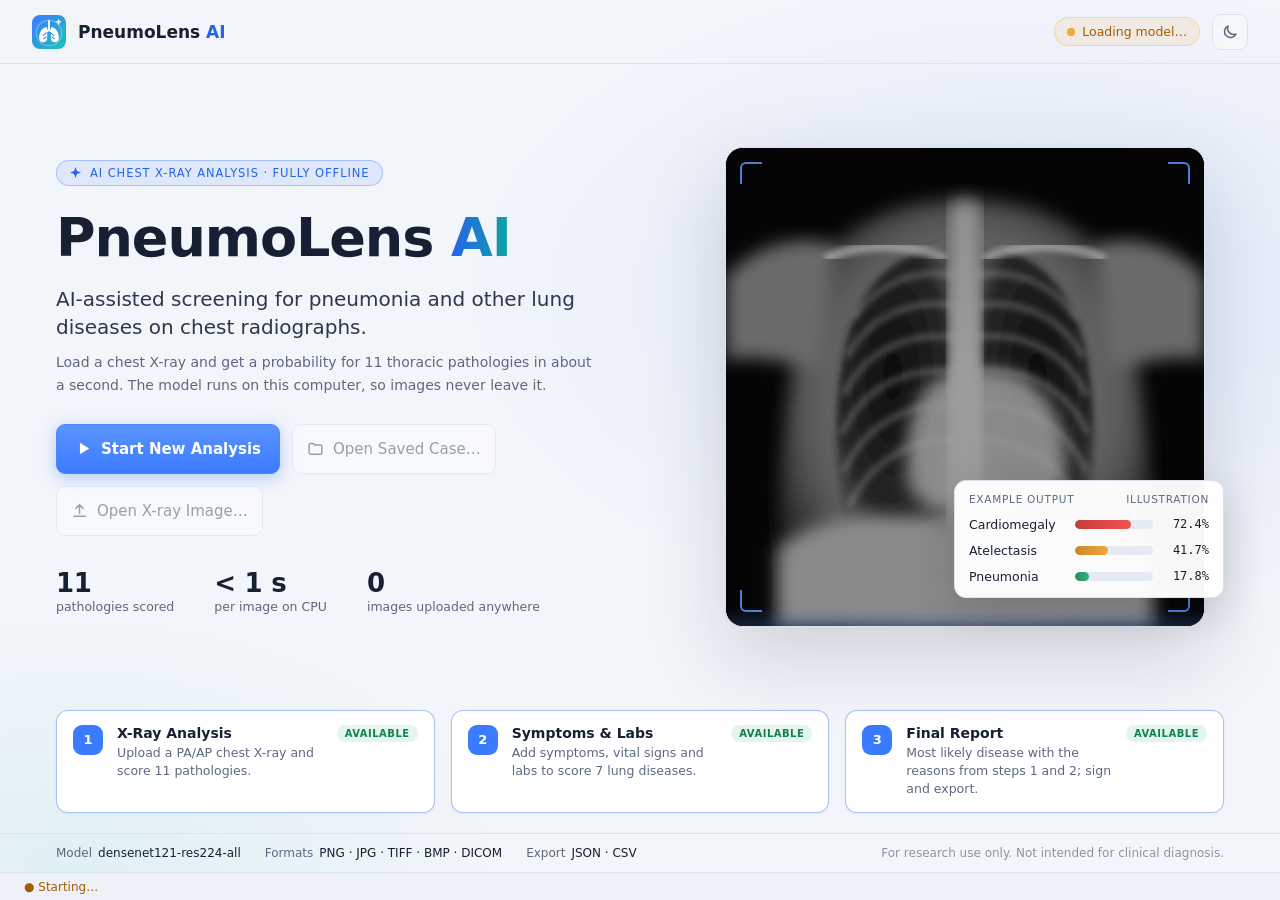
==== commit f865f476: "load patient data & update save logic" ====
--- a/ui/index.html
+++ b/ui/index.html
@@ -35,6 +35,7 @@
           The model runs on this computer, so images never leave it.</p>
         <div class="l-cta">
           <button class="btn primary big" id="btnStart"><svg width="17" height="17" viewBox="0 0 24 24" fill="currentColor"><path d="M7 4l13 8-13 8z"/></svg>Start New Analysis<span class="kbd">Enter</span></button>
+          <button class="btn big" id="btnLandCase" disabled title="Open a case from the dataset folder to review it"><svg width="17" height="17" viewBox="0 0 24 24" fill="none" stroke="currentColor" stroke-width="2" stroke-linecap="round"><path d="M3 7a2 2 0 0 1 2-2h4l2 2h8a2 2 0 0 1 2 2v9a2 2 0 0 1-2 2H5a2 2 0 0 1-2-2z"/></svg>Open Saved Case…</button>
           <button class="btn big" id="btnLandOpen" disabled><svg width="17" height="17" viewBox="0 0 24 24" fill="none" stroke="currentColor" stroke-width="2" stroke-linecap="round"><path d="M12 16V4M7 9l5-5 5 5M4 20h16"/></svg>Open X-ray Image…<span class="kbd">Ctrl+O</span></button>
         </div>
         <div class="l-facts">
@@ -108,11 +109,60 @@
     </div>
 
     <div class="stepper">
-      <button class="step active" id="step1" data-go="1"><div class="num">1</div><div class="t"><b>X-Ray Analysis</b><span id="step1Sub">Image · 11 pathologies</span></div></button>
+      <button class="step" id="step0" data-go="0"><div class="num">1</div><div class="t"><b>Patient</b><span id="step0Sub">Information for the report</span></div></button>
+      <div class="step-line" id="stepLine0"></div>
+      <button class="step active" id="step1" data-go="1"><div class="num">2</div><div class="t"><b>X-Ray Analysis</b><span id="step1Sub">Image · 11 pathologies</span></div></button>
       <div class="step-line" id="stepLine1"></div>
-      <button class="step" id="step2" data-go="2"><div class="num">2</div><div class="t"><b>Symptoms &amp; Labs</b><span id="step2Sub">Clinical data · 7 diseases</span></div></button>
+      <button class="step" id="step2" data-go="2"><div class="num">3</div><div class="t"><b>Symptoms &amp; Labs</b><span id="step2Sub">Clinical data · 7 diseases</span></div></button>
       <div class="step-line" id="stepLine2"></div>
-      <button class="step" id="step3" data-go="3"><div class="num">3</div><div class="t"><b>Final Report</b><span id="step3Sub">Review &amp; export</span></div></button>
+      <button class="step" id="step3" data-go="3"><div class="num">4</div><div class="t"><b>Final Report</b><span id="step3Sub">Review &amp; export</span></div></button>
+    </div>
+
+    <!-- ========================================================== PATIENT (first page) -->
+    <div class="page" id="page0" hidden>
+    <div class="main">
+      <div class="panel pt-panel">
+        <div class="ph">
+          <svg width="18" height="18" viewBox="0 0 24 24" fill="none" stroke="currentColor" stroke-width="2" stroke-linecap="round"><circle cx="12" cy="8" r="4"/><path d="M4 21c0-4 4-7 8-7s8 3 8 7"/></svg>
+          <h2>Patient Information</h2><span class="sub">· for the hospital report</span>
+          <div class="spacer"></div><span class="sub" id="ptCase"></span>
+        </div>
+        <div class="pgrid" id="ptForm1">
+          <label class="fl"><span>Patient ID / MRN</span><input data-p="patient_id" maxlength="40" autocomplete="off" spellcheck="false" placeholder="e.g. 2026-004217"></label>
+          <label class="fl"><span>Name</span><input data-p="name" maxlength="80" autocomplete="off" spellcheck="false" placeholder="Family name, given name"></label>
+          <div class="fl"><span>Sex</span><div class="seg pseg" data-p="sex"><button data-v="Male">Male</button><button data-v="Female">Female</button><button data-v="Other">Other</button></div></div>
+          <label class="fl"><span>Date of birth</span><input type="date" data-p="dob"></label>
+          <label class="fl"><span>Age (years)</span><input data-p="age" inputmode="numeric" maxlength="3" autocomplete="off" placeholder="calculated from the date of birth"></label>
+          <label class="fl"><span>Phone</span><input data-p="phone" maxlength="30" autocomplete="off" spellcheck="false"></label>
+          <label class="fl span2"><span>Location / address</span><input data-p="location" maxlength="160" autocomplete="off" spellcheck="false" placeholder="City, district, address"></label>
+          <label class="fl"><span>Height (cm)</span><input data-p="height" inputmode="decimal" maxlength="5" autocomplete="off"></label>
+          <label class="fl"><span>Weight (kg)</span><input data-p="weight" inputmode="decimal" maxlength="5" autocomplete="off"></label>
+        </div>
+      </div>
+      <div class="panel pt-panel">
+        <div class="ph">
+          <svg width="18" height="18" viewBox="0 0 24 24" fill="none" stroke="currentColor" stroke-width="2" stroke-linecap="round"><path d="M3 21h18M5 21V7l7-4 7 4v14M9 21v-6h6v6M10 9h4M12 7v4"/></svg>
+          <h2>Visit &amp; History</h2>
+        </div>
+        <div class="pgrid" id="ptForm2">
+          <label class="fl"><span>Hospital / facility</span><input data-p="hospital" maxlength="120" autocomplete="off" spellcheck="false"></label>
+          <label class="fl"><span>Department / ward</span><input data-p="department" maxlength="80" autocomplete="off" spellcheck="false"></label>
+          <label class="fl"><span>Referring physician</span><input data-p="referring" maxlength="80" autocomplete="off" spellcheck="false"></label>
+          <label class="fl"><span>Exam date</span><input type="date" data-p="exam_date"></label>
+          <div class="fl span2"><span>Visit type</span><div class="seg pseg" data-p="visit"><button data-v="Outpatient">Outpatient</button><button data-v="Inpatient">Inpatient</button><button data-v="Emergency">Emergency</button></div></div>
+          <label class="fl span2"><span>Chief complaint</span><textarea data-p="complaint" rows="2" maxlength="500"></textarea></label>
+          <label class="fl span2"><span>Medical history / comorbidities</span><textarea data-p="history" rows="2" maxlength="1000" placeholder="e.g. diabetes, heart failure, previous TB"></textarea></label>
+          <label class="fl span2"><span>Allergies</span><input data-p="allergies" maxlength="200" autocomplete="off" spellcheck="false"></label>
+        </div>
+      </div>
+    </div>
+    <div class="actions">
+      <button class="btn" id="btnOpenCase0"><svg width="17" height="17" viewBox="0 0 24 24" fill="none" stroke="currentColor" stroke-width="2" stroke-linecap="round"><path d="M3 7a2 2 0 0 1 2-2h4l2 2h8a2 2 0 0 1 2 2v9a2 2 0 0 1-2 2H5a2 2 0 0 1-2-2z"/></svg>Open Saved Case</button>
+      <button class="btn" id="btnNewPatient0"><svg width="17" height="17" viewBox="0 0 24 24" fill="none" stroke="currentColor" stroke-width="2" stroke-linecap="round"><path d="M12 5v14M5 12h14"/></svg>New Patient</button>
+      <div class="spacer"></div>
+      <button class="btn next" id="btnNext0">Next: X-Ray Analysis<svg width="17" height="17" viewBox="0 0 24 24" fill="none" stroke="currentColor" stroke-width="2" stroke-linecap="round"><path d="M5 12h14M13 6l6 6-6 6"/></svg></button>
+      <button class="btn exit" data-exit><svg width="17" height="17" viewBox="0 0 24 24" fill="none" stroke="currentColor" stroke-width="2" stroke-linecap="round"><path d="M15 4h4v16h-4M10 8l-4 4 4 4M6 12h10"/></svg>Exit</button>
+    </div>
     </div>
 
     <!-- ========================================================== STEP 1 -->
@@ -263,7 +313,7 @@
 
           <div class="sec">Patient &amp; review</div>
           <div class="frm">
-            <label class="fl"><span>Patient ID</span><input id="rPatient" maxlength="40" placeholder="optional, e.g. ANON-0042" autocomplete="off" spellcheck="false"></label>
+            <div class="rpat" id="rPatient" title="Edit on the Patient page"></div>
             <label class="fl"><span>Clinician notes</span><textarea id="rNotes" rows="3" maxlength="2000" placeholder="Findings, plan, follow-up…"></textarea></label>
             <div class="frow">
               <label class="fl grow"><span>Reviewed by</span><input id="rReviewer" maxlength="80" placeholder="Name" autocomplete="off" spellcheck="false"></label>
@@ -275,10 +325,9 @@
           <div class="sec">Export format</div>
           <div class="fmt" id="rFmt">
             <button data-fmt="pdf" class="on">PDF<small>Report</small></button>
-            <button data-fmt="html">HTML<small>Report</small></button>
-            <button data-fmt="json">JSON<small>Full data</small></button>
-            <button data-fmt="csv">CSV<small>Values</small></button>
-          </div>
+            <button data-fmt="docx">DOCX<small>Word report</small></button>
+          </div>
+          <div class="dsnote" id="rData"></div>
           <div class="opts">
             <label class="ck"><input type="checkbox" data-opt="image" checked><span>X-ray image</span></label>
             <label class="ck"><input type="checkbox" data-opt="factors" checked><span>Reasons (step 1 &amp; 2)</span></label>
@@ -292,8 +341,8 @@
     <div class="actions">
       <button class="btn" id="btnBack3"><svg width="17" height="17" viewBox="0 0 24 24" fill="none" stroke="currentColor" stroke-width="2" stroke-linecap="round"><path d="M19 12H5M11 6l-6 6 6 6"/></svg>Back to Symptoms &amp; Labs</button>
       <button class="btn primary" id="btnSave"><svg width="17" height="17" viewBox="0 0 24 24" fill="none" stroke="currentColor" stroke-width="2.2" stroke-linecap="round"><path d="M12 4v12M7 11l5 5 5-5M4 20h16"/></svg>Save Report<span class="kbd">Ctrl+S</span></button>
-      <button class="btn" id="btnPrint"><svg width="17" height="17" viewBox="0 0 24 24" fill="none" stroke="currentColor" stroke-width="2" stroke-linecap="round"><path d="M6 9V3h12v6M6 18H4v-7h16v7h-2M7 14h10v7H7z"/></svg>Print<span class="kbd">Ctrl+P</span></button>
-      <div class="spacer"></div>
+      <div class="spacer"></div>
+      <button class="btn" id="btnOpenCase3"><svg width="17" height="17" viewBox="0 0 24 24" fill="none" stroke="currentColor" stroke-width="2" stroke-linecap="round"><path d="M3 7a2 2 0 0 1 2-2h4l2 2h8a2 2 0 0 1 2 2v9a2 2 0 0 1-2 2H5a2 2 0 0 1-2-2z"/></svg>Open Saved Case</button>
       <button class="btn next" id="btnNewPatient"><svg width="17" height="17" viewBox="0 0 24 24" fill="none" stroke="currentColor" stroke-width="2" stroke-linecap="round"><path d="M12 5v14M5 12h14"/></svg>New Patient</button>
       <button class="btn exit" data-exit><svg width="17" height="17" viewBox="0 0 24 24" fill="none" stroke="currentColor" stroke-width="2" stroke-linecap="round"><path d="M15 4h4v16h-4M10 8l-4 4 4 4M6 12h10"/></svg>Exit</button>
     </div>
@@ -328,8 +377,16 @@
     <div class="s-row"><label for="setMax">Show at most</label>
       <input type="number" id="setMax" min="1" max="7" step="1"><span>candidates</span></div>
     <div class="s-example" id="setExample"></div>
+    <div class="s-sec">Data storage · case data (dataset)</div>
+    <p class="s-help">Every case is saved as one JSON file in this folder: when a report is saved, and automatically on Exit, New Patient or Open Saved Case. Saving the same case again updates its file instead of adding another one. A relative path is relative to the app folder.</p>
+    <div class="s-row"><label for="setDataset">Dataset folder</label>
+      <input id="setDataset" class="s-text" spellcheck="false" autocomplete="off"><button class="btn sm" id="setBrowse">Browse…</button><button class="btn sm" id="setOpenDs" title="Open the folder in Explorer">Open</button></div>
+    <div class="s-path" id="setDatasetPath"></div>
+    <div class="s-sec">Report</div>
+    <div class="s-row"><label for="setHospital">Default hospital / facility</label>
+      <input id="setHospital" class="s-text" maxlength="120" spellcheck="false" autocomplete="off" placeholder="filled in for every new patient"></div>
     <div class="m-actions">
-      <button class="btn" id="setReset">Defaults</button><div class="spacer"></div>
+      <button class="btn" id="setReset" title="Reset the candidate rule (the dataset folder is not changed)">Defaults</button><div class="spacer"></div>
       <button class="btn" id="setCancel">Cancel<span class="kbd">Esc</span></button>
       <button class="btn primary" id="setSave">Save</button>
     </div>
@@ -353,4 +410,5 @@
 <script src="app.js"></script>
 <script src="clinical.js"></script>
 <script src="report.js"></script>
+<script src="patient.js"></script>
 </body></html>
--- a/ui/style.css
+++ b/ui/style.css
@@ -374,8 +374,29 @@
 .sevbox li.severe i{color:var(--red-t)}.sevbox li.moderate i{color:var(--amber-t)}
 .sevbox .none{font-size:12px;color:var(--dim);margin-top:4px;line-height:1.45}
 
+/* patient page */
+.pt-panel{flex:1;min-width:0}
+.pgrid{flex:1;min-height:0;overflow-y:auto;display:grid;grid-template-columns:1fr 1fr;gap:12px 16px;padding:16px 18px 18px;align-content:start}
+.pgrid .span2{grid-column:span 2}
+.pgrid .fl input,.pgrid .fl textarea{font-size:13.5px}
+.pgrid .fl input[type=date]{color-scheme:inherit}
+.pseg{align-self:flex-start;font-size:12.5px}
+.pseg button{padding:6px 14px}
+.rpat{font-size:12.5px;color:var(--sum-text);background:var(--panel2);border:1px solid var(--line);border-radius:8px;padding:8px 10px;line-height:1.5}
+.rpat b{color:var(--text)}
+.rpat a{color:var(--accent-text);cursor:pointer;text-decoration:underline}
+.dsnote{margin:8px 18px 0;font-size:11.5px;color:var(--dim);line-height:1.45}
+.dsnote b{color:var(--green-t);font-weight:600}
+.dsnote.err b{color:var(--red-t)}
+.l-cta{flex-wrap:wrap}
+
 /* settings dialog */
-.modal.smodal{width:min(540px,calc(100vw - 32px))}
+.s-text{flex:1;min-width:0;background:var(--input-bg);border:1px solid var(--line2);border-radius:8px;padding:7px 9px;font:inherit;font-size:13px;color:var(--text);outline:none;user-select:text}
+.s-text:focus{border-color:var(--accent)}
+.btn.sm{height:32px;padding:0 11px;font-size:12.5px}
+.s-path{font-size:11.5px;color:var(--dim);margin:5px 0 0 220px;font-family:var(--mono);word-break:break-all}
+.s-path.err{color:var(--red-t)}
+.modal.smodal{width:min(640px,calc(100vw - 32px));max-height:calc(100vh - 32px);overflow-y:auto}
 .s-sec{font-size:11px;color:var(--muted);text-transform:uppercase;letter-spacing:.07em;margin:18px 0 6px}
 .s-help{font-size:12.5px !important;line-height:1.5}
 .s-row{display:flex;align-items:center;gap:10px;margin-top:12px;font-size:13px}
